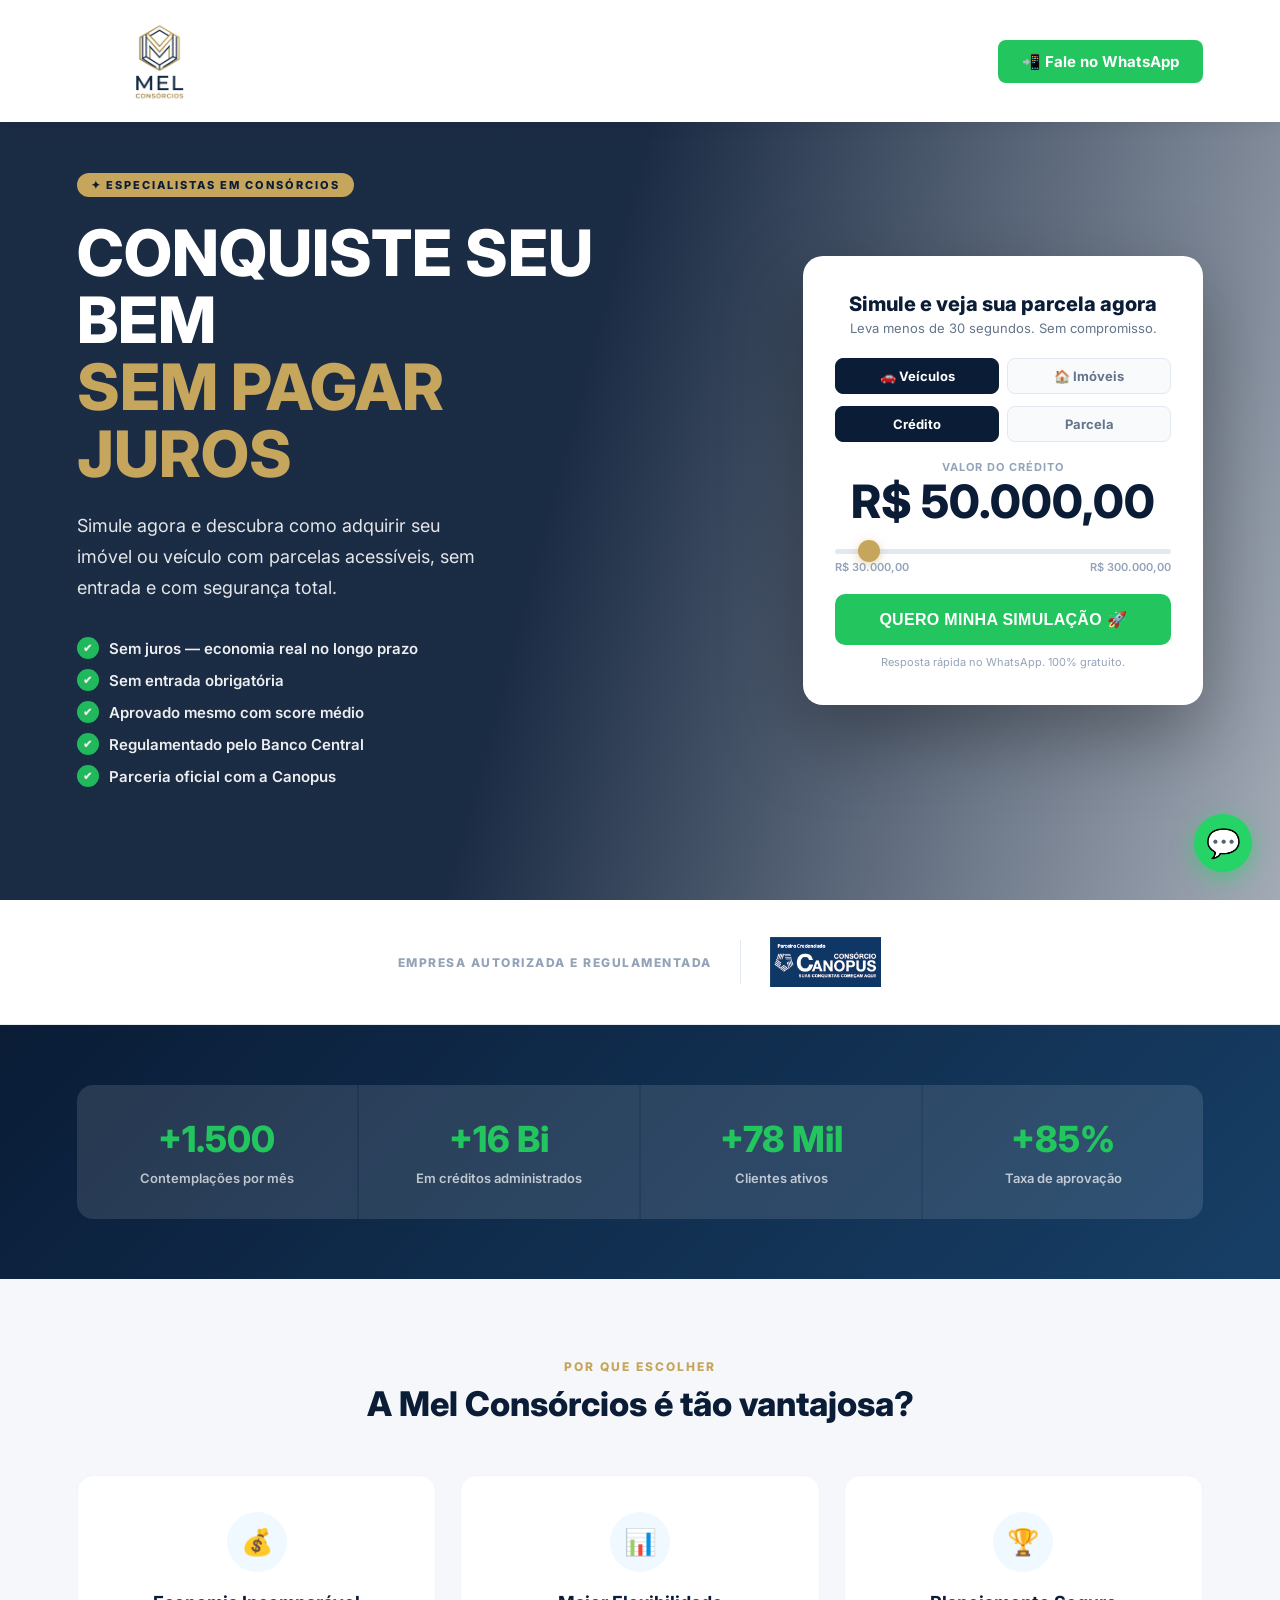
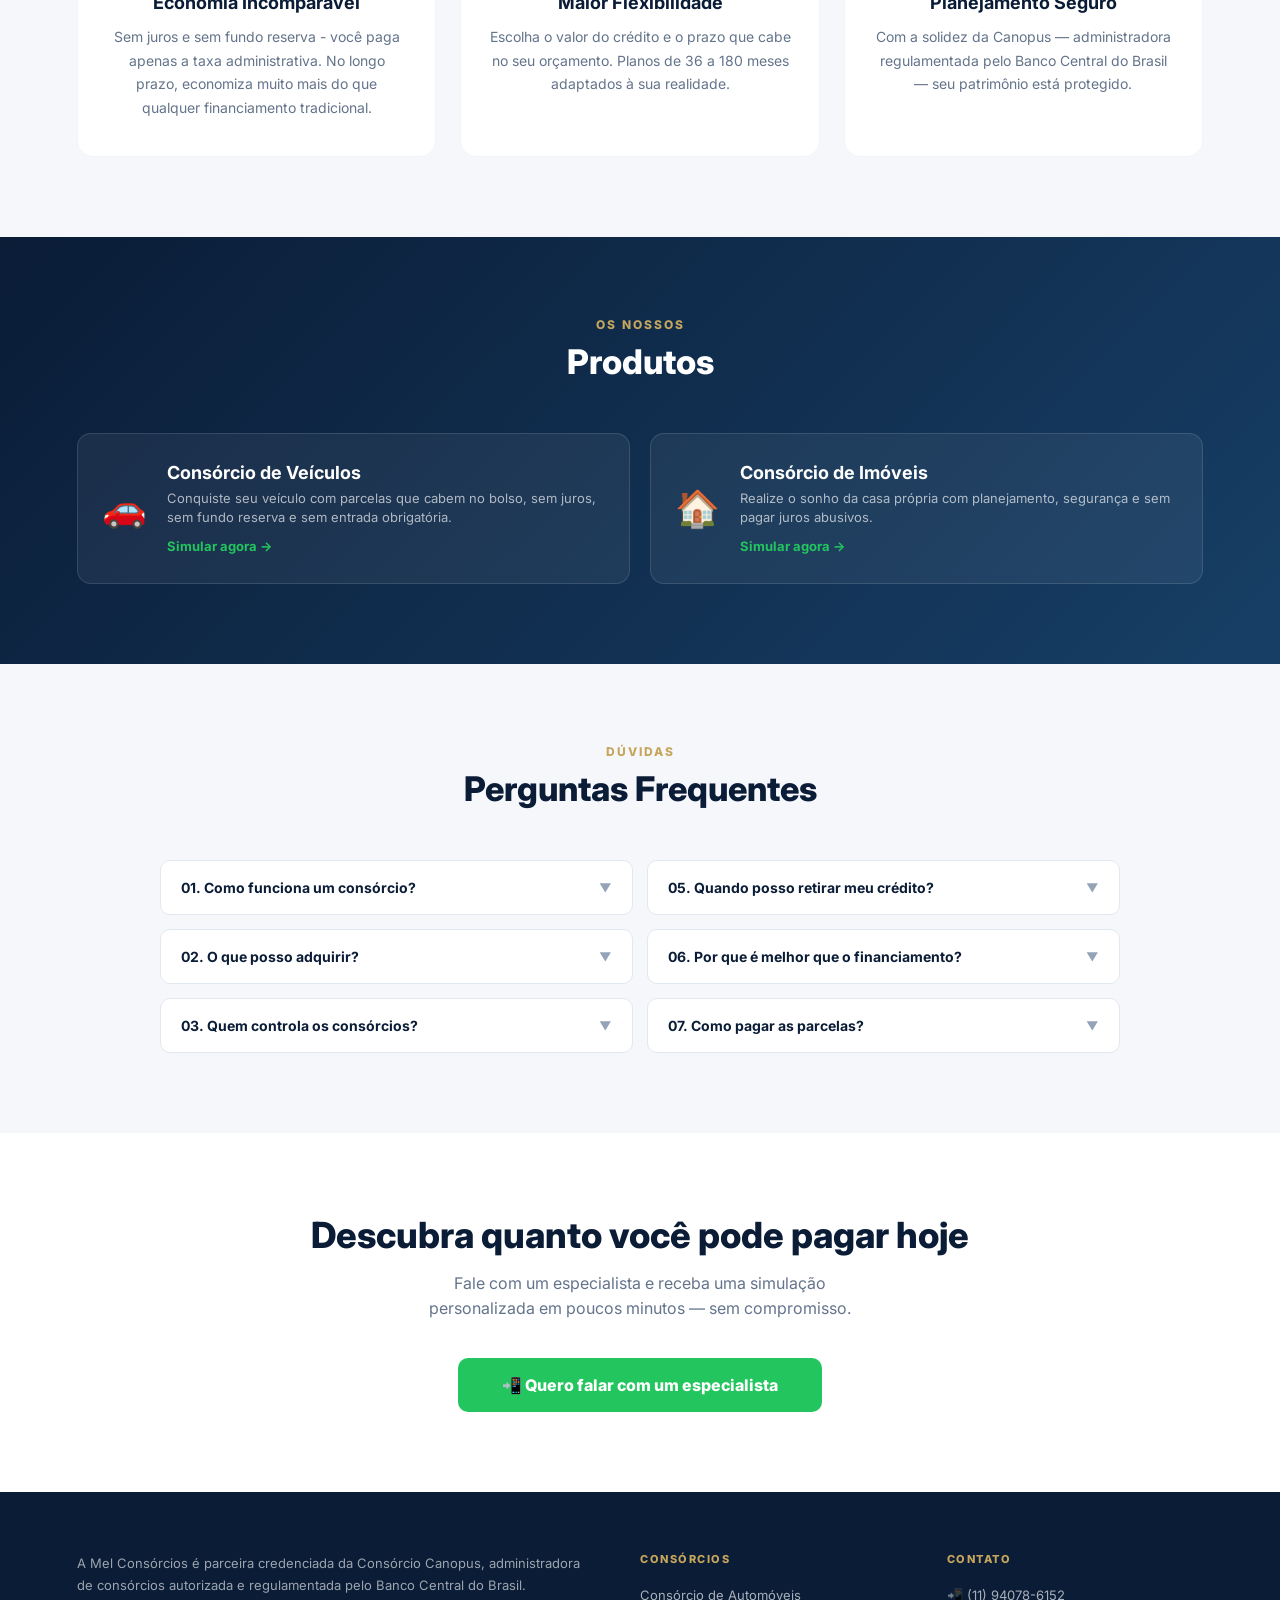
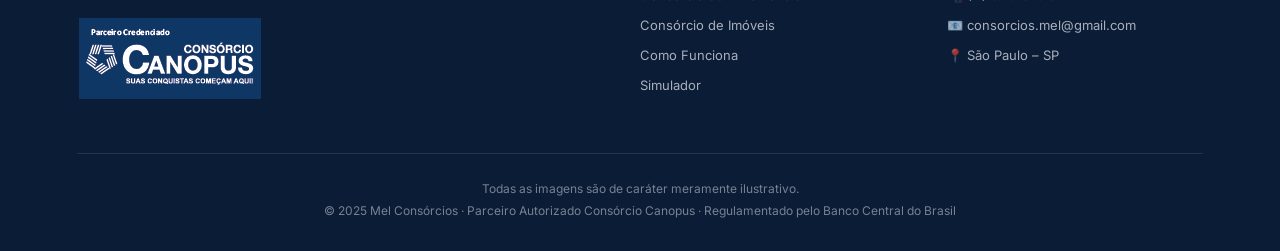
==== backup.html @ 431e4544 "Add files via upload" ====
<!DOCTYPE html>
<html lang="pt-BR">

<head>
    <meta charset="UTF-8">
    <meta name="viewport" content="width=device-width, initial-scale=1.0">
    <title>Mel Consórcios</title>
    <link href="https://fonts.googleapis.com/css2?family=Inter:wght@400;600;700;800&display=swap" rel="stylesheet">
    <style>
        *,
        *::before,
        *::after {
            margin: 0;
            padding: 0;
            box-sizing: border-box;
        }

        body {
            font-family: 'Inter', sans-serif;
            background: #f5f7fb;
            color: #1e293b;
        }

        /* ===== HEADER ===== */
        header {
            position: fixed;
            top: 0;
            left: 0;
            right: 0;
            z-index: 100;
            background: #fff;
            box-shadow: 0 2px 16px rgba(0, 0, 0, 0.08);
            display: flex;
            align-items: center;
            justify-content: space-between;
            padding: 16px 6%;
        }

        header img {
            height: 90px;
            width: auto;
            display: block;
        }

        .header-btn {
            display: inline-flex;
            align-items: center;
            gap: 8px;
            background: #22c55e;
            color: #fff;
            font-weight: 700;
            font-size: 15px;
            padding: 12px 24px;
            border-radius: 8px;
            text-decoration: none;
            transition: background .2s, transform .2s;
        }

        .header-btn:hover {
            background: #16a34a;
            transform: translateY(-1px);
        }

        /* ===== HERO ===== */
        .hero {
            min-height: 100vh;
            padding-top: 110px;
            padding-top: 60px;
            background: url('https://images.unsplash.com/photo-1560518883-ce09059eeffa?auto=format&fit=crop&w=1920&q=80') center/cover no-repeat;
            position: relative;
            display: flex;
            align-items: center;
            padding-left: 6%;
            padding-right: 6%;
            justify-content: space-between;
        }

        .hero-overlay {
            position: absolute;
            inset: 0;
            background: linear-gradient(105deg, rgba(10, 28, 54, 0.93) 45%, rgba(10, 28, 54, 0.35) 100%);
        }

        .hero-left {
            position: relative;
            z-index: 2;
            color: #fff;
            max-width: 580px;
            flex: 1;
        }

        .hero-tag {
            display: inline-block;
            background: #c6a55c;
            color: #0a1c36;
            font-size: 11px;
            font-weight: 800;
            letter-spacing: 2px;
            text-transform: uppercase;
            padding: 5px 14px;
            border-radius: 20px;
            margin-bottom: 22px;
        }

        .hero-left h1 {
            font-size: 64px;
            font-weight: 800;
            line-height: 1.05;
            margin-bottom: 24px;
            text-transform: uppercase;
        }

        .hero-left h1 span {
            color: #c6a55c;
        }

        .hero-left p {
            font-size: 18px;
            line-height: 1.7;
            opacity: .88;
            margin-bottom: 34px;
            max-width: 420px;
        }

        .hero-checks {
            display: flex;
            flex-direction: column;
            gap: 10px;
        }

        .hero-checks span {
            display: flex;
            align-items: center;
            gap: 10px;
            font-size: 15px;
            font-weight: 600;
            opacity: .92;
        }

        .hero-checks span::before {
            content: '✔';
            background: #22c55e;
            color: #fff;
            width: 22px;
            height: 22px;
            border-radius: 50%;
            display: flex;
            align-items: center;
            justify-content: center;
            font-size: 11px;
            flex-shrink: 0;
        }

        /* ===== SIMULADOR ===== */
        .hero-right {
            position: relative;
            z-index: 2;
            flex-shrink: 0;
            margin-left: 80px;
        }

        .simulador {
            background: #fff;
            border-radius: 20px;
            padding: 36px 32px;
            width: 400px;
            box-shadow: 0 30px 80px rgba(0, 0, 0, 0.35);
        }

        .sim-title {
            font-size: 20px;
            font-weight: 800;
            color: #0a1c36;
            text-align: center;
            margin-bottom: 4px;
        }

        .sim-sub {
            font-size: 13px;
            color: #64748b;
            text-align: center;
            margin-bottom: 22px;
        }

        .pill-group {
            display: flex;
            gap: 8px;
            margin-bottom: 12px;
        }

        .pill {
            flex: 1;
            padding: 9px 6px;
            border-radius: 8px;
            border: 1.5px solid #e2e8f0;
            background: #f8fafc;
            font-size: 13px;
            font-weight: 700;
            color: #64748b;
            text-align: center;
            cursor: pointer;
            transition: all .18s;
            user-select: none;
        }

        .pill.active {
            background: #0a1c36;
            color: #fff;
            border-color: #0a1c36;
        }

        .sim-label {
            font-size: 11px;
            font-weight: 700;
            color: #94a3b8;
            text-transform: uppercase;
            letter-spacing: 1px;
            text-align: center;
            margin-top: 18px;
            margin-bottom: 4px;
        }

        .sim-valor {
            font-size: 46px;
            font-weight: 800;
            color: #0a1c36;
            text-align: center;
            margin-bottom: 14px;
            line-height: 1;
        }

        input[type=range] {
            appearance: none;
            width: 100%;
            height: 5px;
            background: #e2e8f0;
            border-radius: 3px;
            outline: none;
            margin-bottom: 6px;
        }

        input[type=range]::-webkit-slider-thumb {
            -webkit-appearance: none;
            width: 22px;
            height: 22px;
            border-radius: 50%;
            background: #c6a55c;
            cursor: pointer;
            box-shadow: 0 2px 8px rgba(198, 165, 92, .5);
        }

        .range-minmax {
            display: flex;
            justify-content: space-between;
            font-size: 11px;
            color: #94a3b8;
            font-weight: 600;
            margin-bottom: 20px;
        }

        .sim-cta {
            width: 100%;
            background: #22c55e;
            color: #fff;
            font-size: 16px;
            font-weight: 800;
            padding: 16px;
            border: none;
            border-radius: 10px;
            cursor: pointer;
            transition: background .2s, transform .2s;
            letter-spacing: .3px;
        }

        .sim-cta:hover {
            background: #16a34a;
            transform: translateY(-2px);
        }

        .sim-disclaimer {
            font-size: 11px;
            color: #94a3b8;
            text-align: center;
            margin-top: 10px;
        }

        /* ===== PARCERIA ===== */
        .parceria {
            background: #fff;
            padding: 36px 6%;
            display: flex;
            align-items: center;
            justify-content: center;
            gap: 28px;
            border-bottom: 1px solid #e8edf2;
        }

        .parceria p {
            font-size: 12px;
            font-weight: 800;
            text-transform: uppercase;
            letter-spacing: 1.5px;
            color: #94a3b8;
        }

        .parceria-line {
            width: 1px;
            height: 44px;
            background: #e2e8f0;
        }

        .parceria img {
            height: 52px;
            object-fit: contain;
        }

        /* ===== NÚMEROS ===== */
        .numeros {
            background: linear-gradient(135deg, #0a1c36 0%, #173f66 100%);
            padding: 60px 6%;
        }

        .numeros-grid {
            display: grid;
            grid-template-columns: repeat(4, 1fr);
            gap: 2px;
            background: rgba(255, 255, 255, 0.08);
            border-radius: 16px;
            overflow: hidden;
        }

        .numero-item {
            background: rgba(255, 255, 255, 0.04);
            padding: 32px 20px;
            text-align: center;
        }

        .numero-item strong {
            display: block;
            font-size: 36px;
            font-weight: 800;
            color: #22c55e;
            margin-bottom: 6px;
        }

        .numero-item span {
            font-size: 13px;
            color: rgba(255, 255, 255, 0.7);
            font-weight: 600;
        }

        /* ===== VANTAGENS ===== */
        .vantagens {
            padding: 80px 6%;
            background: #f5f7fb;
        }

        .section-eyebrow {
            text-align: center;
            font-size: 12px;
            font-weight: 800;
            text-transform: uppercase;
            letter-spacing: 2px;
            color: #c6a55c;
            margin-bottom: 10px;
        }

        .section-heading {
            text-align: center;
            font-size: 34px;
            font-weight: 800;
            color: #0a1c36;
            margin-bottom: 50px;
            line-height: 1.2;
        }

        .cards-grid {
            display: grid;
            grid-template-columns: repeat(3, 1fr);
            gap: 24px;
        }

        .card {
            background: #fff;
            border-radius: 16px;
            padding: 36px 28px;
            text-align: center;
            border: 1px solid #f1f5f9;
            transition: transform .25s, box-shadow .25s;
        }

        .card:hover {
            transform: translateY(-6px);
            box-shadow: 0 16px 40px rgba(0, 0, 0, 0.08);
        }

        .card-icon {
            width: 60px;
            height: 60px;
            background: #f0f9ff;
            border-radius: 50%;
            display: flex;
            align-items: center;
            justify-content: center;
            margin: 0 auto 20px;
            font-size: 26px;
        }

        .card h3 {
            font-size: 18px;
            font-weight: 700;
            color: #0a1c36;
            margin-bottom: 12px;
        }

        .card p {
            font-size: 14px;
            color: #64748b;
            line-height: 1.7;
        }

        /* ===== PRODUTOS ===== */
        .produtos {
            padding: 80px 6%;
            background: linear-gradient(135deg, #0a1c36 0%, #173f66 100%);
        }

        .produtos .section-heading {
            color: #fff;
        }

        .produtos-grid {
            display: grid;
            grid-template-columns: repeat(2, 1fr);
            gap: 20px;
        }

        .produto-card {
            background: rgba(255, 255, 255, 0.06);
            border: 1px solid rgba(255, 255, 255, 0.12);
            border-radius: 14px;
            padding: 28px 24px;
            display: flex;
            align-items: center;
            gap: 20px;
            transition: background .2s;
            cursor: pointer;
        }

        .produto-card:hover {
            background: rgba(255, 255, 255, 0.1);
        }

        .produto-icon {
            font-size: 36px;
            flex-shrink: 0;
        }

        .produto-card h3 {
            font-size: 18px;
            font-weight: 700;
            color: #fff;
            margin-bottom: 6px;
        }

        .produto-card p {
            font-size: 13px;
            color: rgba(255, 255, 255, 0.65);
            line-height: 1.5;
        }

        .produto-card a {
            display: inline-block;
            margin-top: 10px;
            font-size: 13px;
            font-weight: 700;
            color: #22c55e;
            text-decoration: none;
        }

        /* ===== FAQ ===== */
        .faq {
            padding: 80px 6%;
            background: #f5f7fb;
        }

        .faq-grid {
            display: grid;
            grid-template-columns: 1fr 1fr;
            gap: 14px;
            max-width: 960px;
            margin: 0 auto;
        }

        .faq-item {
            background: #fff;
            border: 1px solid #e2e8f0;
            border-radius: 10px;
            overflow: hidden;
        }

        .faq-q {
            display: flex;
            justify-content: space-between;
            align-items: center;
            padding: 18px 20px;
            font-size: 14px;
            font-weight: 700;
            color: #0a1c36;
            cursor: pointer;
            user-select: none;
            gap: 12px;
        }

        .faq-arrow {
            font-size: 12px;
            color: #94a3b8;
            transition: transform .25s;
            flex-shrink: 0;
        }

        .faq-item.open .faq-arrow {
            transform: rotate(180deg);
        }

        .faq-a {
            max-height: 0;
            overflow: hidden;
            transition: max-height .3s ease;
            font-size: 13px;
            color: #64748b;
            line-height: 1.7;
        }

        .faq-a-inner {
            padding: 0 20px 18px;
        }

        .faq-item.open .faq-a {
            max-height: 180px;
        }

        /* ===== CTA FINAL ===== */
        .cta-final {
            background: #fff;
            padding: 80px 6%;
            text-align: center;
        }

        .cta-final h2 {
            font-size: 36px;
            font-weight: 800;
            color: #0a1c36;
            margin-bottom: 14px;
        }

        .cta-final p {
            font-size: 16px;
            color: #64748b;
            max-width: 480px;
            margin: 0 auto 36px;
            line-height: 1.6;
        }

        .cta-final a {
            display: inline-flex;
            align-items: center;
            gap: 10px;
            background: #22c55e;
            color: #fff;
            font-size: 16px;
            font-weight: 800;
            padding: 17px 44px;
            border-radius: 10px;
            text-decoration: none;
            transition: background .2s, transform .2s;
        }

        .cta-final a:hover {
            background: #16a34a;
            transform: translateY(-2px);
        }

        /* ===== FOOTER ===== */
        footer {
            background: #0a1c36;
            color: #fff;
            padding: 60px 6% 30px;
        }

        .footer-top {
            display: grid;
            grid-template-columns: 2fr 1fr 1fr;
            gap: 50px;
            margin-bottom: 48px;
        }

        .footer-logo {
            height: 52px;
            display: block;
            margin-bottom: 18px;
            filter: brightness(0) invert(1);
        }

        .footer-desc {
            font-size: 13px;
            color: rgba(255, 255, 255, 0.6);
            line-height: 1.7;
            margin-bottom: 20px;
        }

        .footer-canopus {
            height: 38px;
            opacity: .7;
        }

        footer h4 {
            font-size: 11px;
            font-weight: 800;
            text-transform: uppercase;
            letter-spacing: 1.5px;
            color: #c6a55c;
            margin-bottom: 18px;
        }

        footer ul {
            list-style: none;
        }

        footer ul li {
            margin-bottom: 10px;
        }

        footer ul li a {
            font-size: 13px;
            color: rgba(255, 255, 255, 0.65);
            text-decoration: none;
            transition: color .2s;
        }

        footer ul li a:hover {
            color: #c6a55c;
        }

        .footer-bottom {
            border-top: 1px solid rgba(255, 255, 255, 0.1);
            padding-top: 24px;
            text-align: center;
            font-size: 12px;
            color: rgba(255, 255, 255, 0.45);
            line-height: 1.8;
        }

        /* ===== WHATSAPP FLOAT ===== */
        .whats-float {
            position: fixed;
            bottom: 28px;
            right: 28px;
            width: 58px;
            height: 58px;
            background: #25d366;
            border-radius: 50%;
            display: flex;
            align-items: center;
            justify-content: center;
            font-size: 28px;
            text-decoration: none;
            box-shadow: 0 6px 22px rgba(37, 211, 102, 0.55);
            z-index: 999;
            transition: transform .2s;
        }

        .whats-float:hover {
            transform: scale(1.1);
        }

        /* ===== RESPONSIVE ===== */
        @media (max-width: 980px) {
            .hero {
                flex-direction: column;
                align-items: flex-start;
                padding-top: 100px;
                padding-bottom: 50px;
            }

            .hero-left h1 {
                font-size: 38px;
            }

            .hero-right {
                margin-left: 0;
                margin-top: 36px;
                width: 100%;
            }

            .simulador {
                width: 100%;
            }

            .numeros-grid {
                grid-template-columns: repeat(2, 1fr);
            }

            .cards-grid {
                grid-template-columns: 1fr;
            }

            .produtos-grid {
                grid-template-columns: 1fr;
            }

            .faq-grid {
                grid-template-columns: 1fr;
            }

            .footer-top {
                grid-template-columns: 1fr;
                gap: 30px;
            }

            .parceria {
                flex-direction: column;
            }
        }
    </style>
</head>

<body>

    <!-- HEADER -->
    <header>
        <img src="mel.png">
        <a href="https://wa.me/5511940786152" target="_blank" class="header-btn">
            📲 Fale no WhatsApp
        </a>
    </header>

    <!-- HERO -->
    <section class="hero">
        <div class="hero-overlay"></div>

        <div class="hero-left">
            <span class="hero-tag">✦ Especialistas em Consórcios</span>

            <h1>Conquiste seu bem<br><span>sem pagar juros</span></h1>

            <p>Simule agora e descubra como adquirir seu imóvel ou veículo com parcelas acessíveis, sem entrada e com
                segurança total.</p>

            <div class="hero-checks">
                <span>Sem juros — economia real no longo prazo</span>
                <span>Sem entrada obrigatória</span>
                <span>Aprovado mesmo com score médio</span>
                <span>Regulamentado pelo Banco Central</span>
                <span>Parceria oficial com a Canopus</span>
            </div>
        </div>

        <div class="hero-right">
            <div class="simulador">
                <p class="sim-title">Simule e veja sua parcela agora</p>

                <p class="sim-sub">Leva menos de 30 segundos. Sem compromisso.</p>


                <div class="pill-group" id="g-produto">
                    <div class="pill active" onclick="setProduto(this,'AUTOMOVEL')">🚗 Veículos</div>
                    <div class="pill" onclick="setProduto(this,'IMOVEIS')">🏠 Imóveis</div>
                </div>

                <div class="pill-group" id="g-modo">
                    <div class="pill active" onclick="setModo(this,'credito')">Crédito</div>
                    <div class="pill" onclick="setModo(this,'parcela')">Parcela</div>
                </div>

                <p class="sim-label" id="sim-label">Valor do Crédito</p>
                <div class="sim-valor" id="sim-valor">R$&nbsp;50.000</div>

                <input type="range" id="sim-range" min="30000" max="300000" step="1000" value="50000">
                <div class="range-minmax">
                    <span id="r-min">R$ 30.000</span>
                    <span id="r-max">R$ 300.000</span>
                </div>

                <button class="sim-cta" onclick="enviarWhats()">QUERO MINHA SIMULAÇÃO 🚀</button>

                <p class="sim-disclaimer">Resposta rápida no WhatsApp. 100% gratuito.</p>

            </div>
        </div>
    </section>

    <!-- PARCERIA -->
    <section class="parceria">
        <p>Empresa autorizada e regulamentada</p>
        <div class="parceria-line"></div>
        <img src="canopus.png">
    </section>

    <!-- NÚMEROS -->
    <section class="numeros">
        <div class="numeros-grid">
            <div class="numero-item">
                <strong>+1.500</strong>
                <span>Contemplações por mês</span>
            </div>
            <div class="numero-item">
                <strong>+16 Bi</strong>
                <span>Em créditos administrados</span>
            </div>
            <div class="numero-item">
                <strong>+78 Mil</strong>
                <span>Clientes ativos</span>
            </div>
            <div class="numero-item">
                <strong>+85%</strong>
                <span>Taxa de aprovação</span>
            </div>
        </div>
    </section>

    <!-- VANTAGENS -->
    <section class="vantagens">
        <p class="section-eyebrow">Por que escolher</p>
        <h2 class="section-heading">A Mel Consórcios é tão vantajosa?</h2>
        <div class="cards-grid">
            <div class="card">
                <div class="card-icon">💰</div>
                <h3>Economia Incomparável</h3>
                <p>Sem juros e sem fundo reserva - você paga apenas a taxa administrativa. No longo prazo, economiza
                    muito mais do que
                    qualquer financiamento tradicional.</p>
            </div>
            <div class="card">
                <div class="card-icon">📊</div>
                <h3>Maior Flexibilidade</h3>
                <p>Escolha o valor do crédito e o prazo que cabe no seu orçamento. Planos de 36 a 180 meses adaptados à
                    sua realidade.</p>
            </div>
            <div class="card">
                <div class="card-icon">🏆</div>
                <h3>Planejamento Seguro</h3>
                <p>Com a solidez da Canopus — administradora regulamentada pelo Banco Central do Brasil — seu patrimônio
                    está protegido.</p>
            </div>
        </div>
    </section>

    <!-- PRODUTOS -->
    <section class="produtos">
        <p class="section-eyebrow" style="color:#c6a55c">Os nossos</p>
        <h2 class="section-heading">Produtos</h2>
        <div class="produtos-grid">
            <div class="produto-card" onclick="abrirSimulador('AUTOMOVEL')">
                <div class="produto-icon">🚗</div>
                <div>
                    <h3>Consórcio de Veículos</h3>
                    <p>Conquiste seu veículo com parcelas que cabem no bolso, sem juros, sem fundo reserva e sem entrada
                        obrigatória.</p>
                    <a href="#">Simular agora →</a>
                </div>
            </div>
            <div class="produto-card" onclick="abrirSimulador('IMOVEIS')">
                <div class="produto-icon">🏠</div>
                <div>
                    <h3>Consórcio de Imóveis</h3>
                    <p>Realize o sonho da casa própria com planejamento, segurança e sem pagar juros abusivos.</p>
                    <a href="#">Simular agora →</a>
                </div>
            </div>
        </div>
    </section>

    <!-- FAQ -->
    <section class="faq">
        <p class="section-eyebrow">Dúvidas</p>
        <h2 class="section-heading">Perguntas Frequentes</h2>
        <div class="faq-grid">
            <div class="faq-item">
                <div class="faq-q" onclick="toggleFaq(this)">01. Como funciona um consórcio? <span
                        class="faq-arrow">▼</span></div>
                <div class="faq-a">
                    <div class="faq-a-inner">Consórcio é quando um grupo de pessoas se une para obter um bem de forma
                        programada. Você paga parcelas mensais mais baratas pois não há juros, apenas taxa
                        administrativa.</div>
                </div>
            </div>
            <div class="faq-item">
                <div class="faq-q" onclick="toggleFaq(this)">05. Quando posso retirar meu crédito? <span
                        class="faq-arrow">▼</span></div>
                <div class="faq-a">
                    <div class="faq-a-inner">Você pode ser contemplado por sorteio em qualquer assembleia mensal, ou
                        antecipar com lances. Todos são contemplados até o final do grupo.</div>
                </div>
            </div>
            <div class="faq-item">
                <div class="faq-q" onclick="toggleFaq(this)">02. O que posso adquirir? <span class="faq-arrow">▼</span>
                </div>
                <div class="faq-a">
                    <div class="faq-a-inner">Imóveis residenciais, comerciais, terrenos e veículos leves e pesados. A
                        carta de
                        crédito dá poder de compra à vista.</div>
                </div>
            </div>
            <div class="faq-item">
                <div class="faq-q" onclick="toggleFaq(this)">06. Por que é melhor que o financiamento? <span
                        class="faq-arrow">▼</span></div>
                <div class="faq-a">
                    <div class="faq-a-inner">No financiamento você paga juros que podem dobrar o valor do bem. No
                        consórcio a taxa é muito menor — e você paga o preço justo do início ao fim.</div>
                </div>
            </div>
            <div class="faq-item">
                <div class="faq-q" onclick="toggleFaq(this)">03. Quem controla os consórcios? <span
                        class="faq-arrow">▼</span></div>
                <div class="faq-a">
                    <div class="faq-a-inner">Os consórcios são regulamentados e fiscalizados pelo Banco Central do
                        Brasil, garantindo total segurança e transparência.</div>
                </div>
            </div>
            <div class="faq-item">
                <div class="faq-q" onclick="toggleFaq(this)">07. Como pagar as parcelas? <span
                        class="faq-arrow">▼</span></div>
                <div class="faq-a">
                    <div class="faq-a-inner">As parcelas podem ser pagas via boleto bancário ou débito automático,
                        conforme as opções disponibilizadas pela Canopus.</div>
                </div>
            </div>
        </div>
    </section>

    <!-- CTA FINAL -->
    <section class="cta-final">
        <h2>Descubra quanto você pode pagar hoje</h2>
        <p>Fale com um especialista e receba uma simulação personalizada em poucos minutos — sem compromisso.</p>
        <a href="https://wa.me/5511940786152" target="_blank">📲 Quero falar com um especialista</a>

    </section>

    <!-- FOOTER -->
    <footer>
        <div class="footer-top">
            <div>

                <p class="footer-desc">A Mel Consórcios é parceira credenciada da Consórcio Canopus, administradora de
                    consórcios autorizada e regulamentada pelo Banco Central do Brasil.</p>
                <img src="canopus.png">

            </div>
            <div>
                <h4>Consórcios</h4>
                <ul>
                    <li><a href="#">Consórcio de Automóveis</a></li>
                    <li><a href="#">Consórcio de Imóveis</a></li>
                    <li><a href="#">Como Funciona</a></li>
                    <li><a href="#">Simulador</a></li>
                </ul>
            </div>
            <div>
                <h4>Contato</h4>
                <ul>
                    <li><a href="https://wa.me/5511940786152">📲 (11) 94078-6152</a></li>
                    <li><a href="#">📧 consorcios.mel@gmail.com</a></li>
                    <li><a href="#">📍 São Paulo – SP</a></li>
                </ul>
            </div>
        </div>
        <div class="footer-bottom">
            <p>Todas as imagens são de caráter meramente ilustrativo.</p>
            <p>© 2025 Mel Consórcios · Parceiro Autorizado Consórcio Canopus · Regulamentado pelo Banco Central do
                Brasil</p>
        </div>
    </footer>

    <!-- WHATSAPP FLUTUANTE -->
    <a href="https://wa.me/5511940786152" target="_blank" class="whats-float">💬</a>

    <script>
        const STATE = { produto: 'AUTOMOVEL', modo: 'credito', valor: 50000 };
        const rangeEl = document.getElementById('sim-range');

        rangeEl.oninput = () => { STATE.valor = parseInt(rangeEl.value); updateUI(); };

        function setProduto(btn, p) {
            STATE.produto = p;
            document.getElementById('g-produto').querySelectorAll('.pill').forEach(b => b.classList.remove('active'));
            btn.classList.add('active');
            if (STATE.modo === 'credito') {
                if (p === 'AUTOMOVEL') { rangeEl.min = 30000; rangeEl.max = 480000; rangeEl.step = 1000; STATE.valor = 50000; }
                else { rangeEl.min = 200000; rangeEl.max = 480000; rangeEl.step = 5000; STATE.valor = 250000; }
                rangeEl.value = STATE.valor;
            }
            updateUI();
        }

        function setModo(btn, m) {
            STATE.modo = m;
            document.getElementById('g-modo').querySelectorAll('.pill').forEach(b => b.classList.remove('active'));
            btn.classList.add('active');
            if (m === 'credito') {
                document.getElementById('sim-label').innerText = 'Valor do Crédito';
                if (STATE.produto === 'AUTOMOVEL') { rangeEl.min = 30000; rangeEl.max = 480000; rangeEl.step = 1000; STATE.valor = 50000; }
                else { rangeEl.min = 200000; rangeEl.max = 480000; rangeEl.step = 5000; STATE.valor = 250000; }
            } else {
                document.getElementById('sim-label').innerText = 'Valor da Parcela';
                rangeEl.min = 500; rangeEl.max = 10000; rangeEl.step = 50; STATE.valor = 1500;
            }
            rangeEl.value = STATE.valor;
            updateUI();
        }

        function updateUI() {
            const fmt = v => v.toLocaleString('pt-BR', { style: 'currency', currency: 'BRL' });
            document.getElementById('sim-valor').innerText = fmt(STATE.valor);
            document.getElementById('r-min').innerText = fmt(parseInt(rangeEl.min));
            document.getElementById('r-max').innerText = fmt(parseInt(rangeEl.max));
        }

        function enviarWhats() {
            const modo = STATE.modo === 'credito' ? 'crédito de' : 'parcelas de';
            const prod = STATE.produto === 'AUTOMOVEL' ? 'Veículos' : 'Imóveis';
            const val = STATE.valor.toLocaleString('pt-BR', { style: 'currency', currency: 'BRL' });
            const msg = `Olá! Vi o site da Mel Consórcios e quero simular.\n\nProduto: ${prod}\nQuero ${modo}: ${val}\n\nPode me ajudar?`;
            window.open(`https://wa.me/5511940786152?text=${encodeURIComponent(msg)}`, '_blank');
        }

        function abrirSimulador(p) {
            window.scrollTo({ top: 0, behavior: 'smooth' });
            const btn = document.querySelector(`#g-produto .pill${p === 'AUTOMOVEL' ? ':first-child' : ':last-child'}`);
            if (btn) setProduto(btn, p);
        }

        function toggleFaq(el) { el.parentElement.classList.toggle('open'); }

        updateUI();
    </script>
</body>

</html>
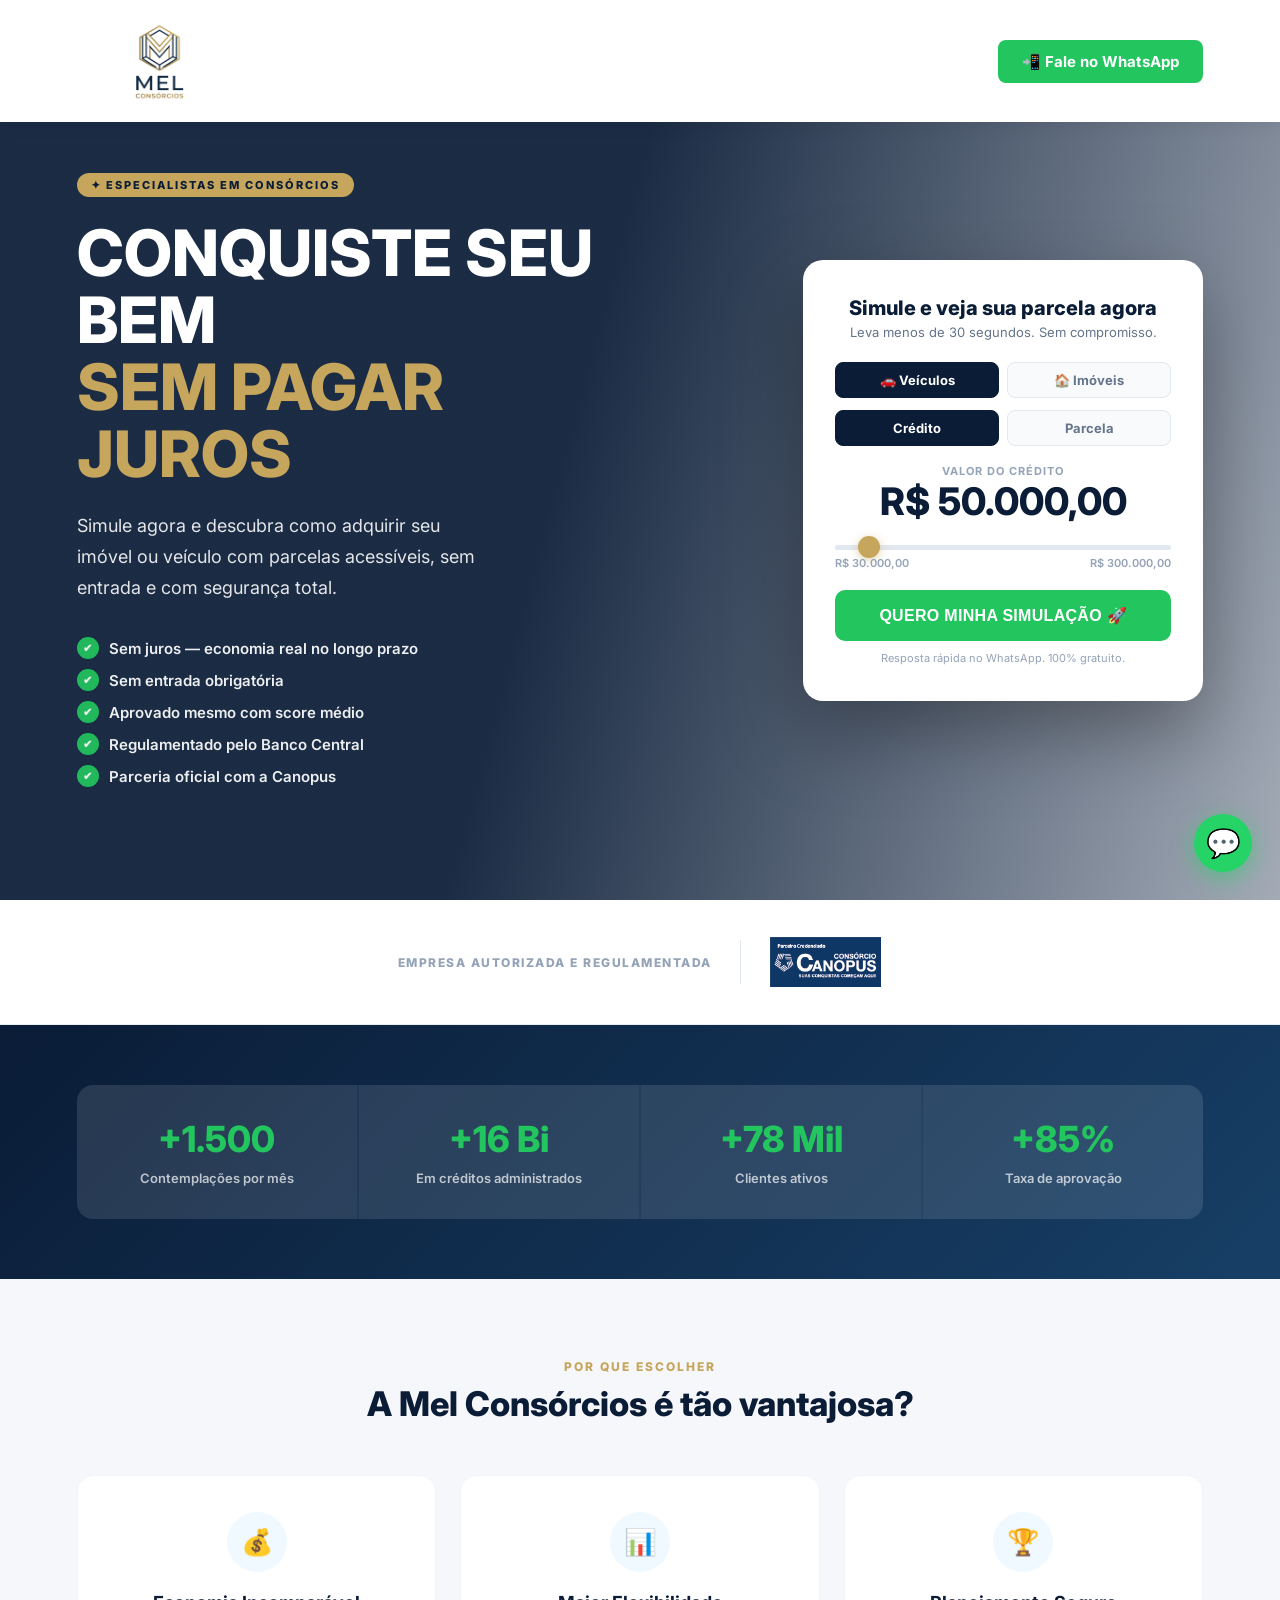
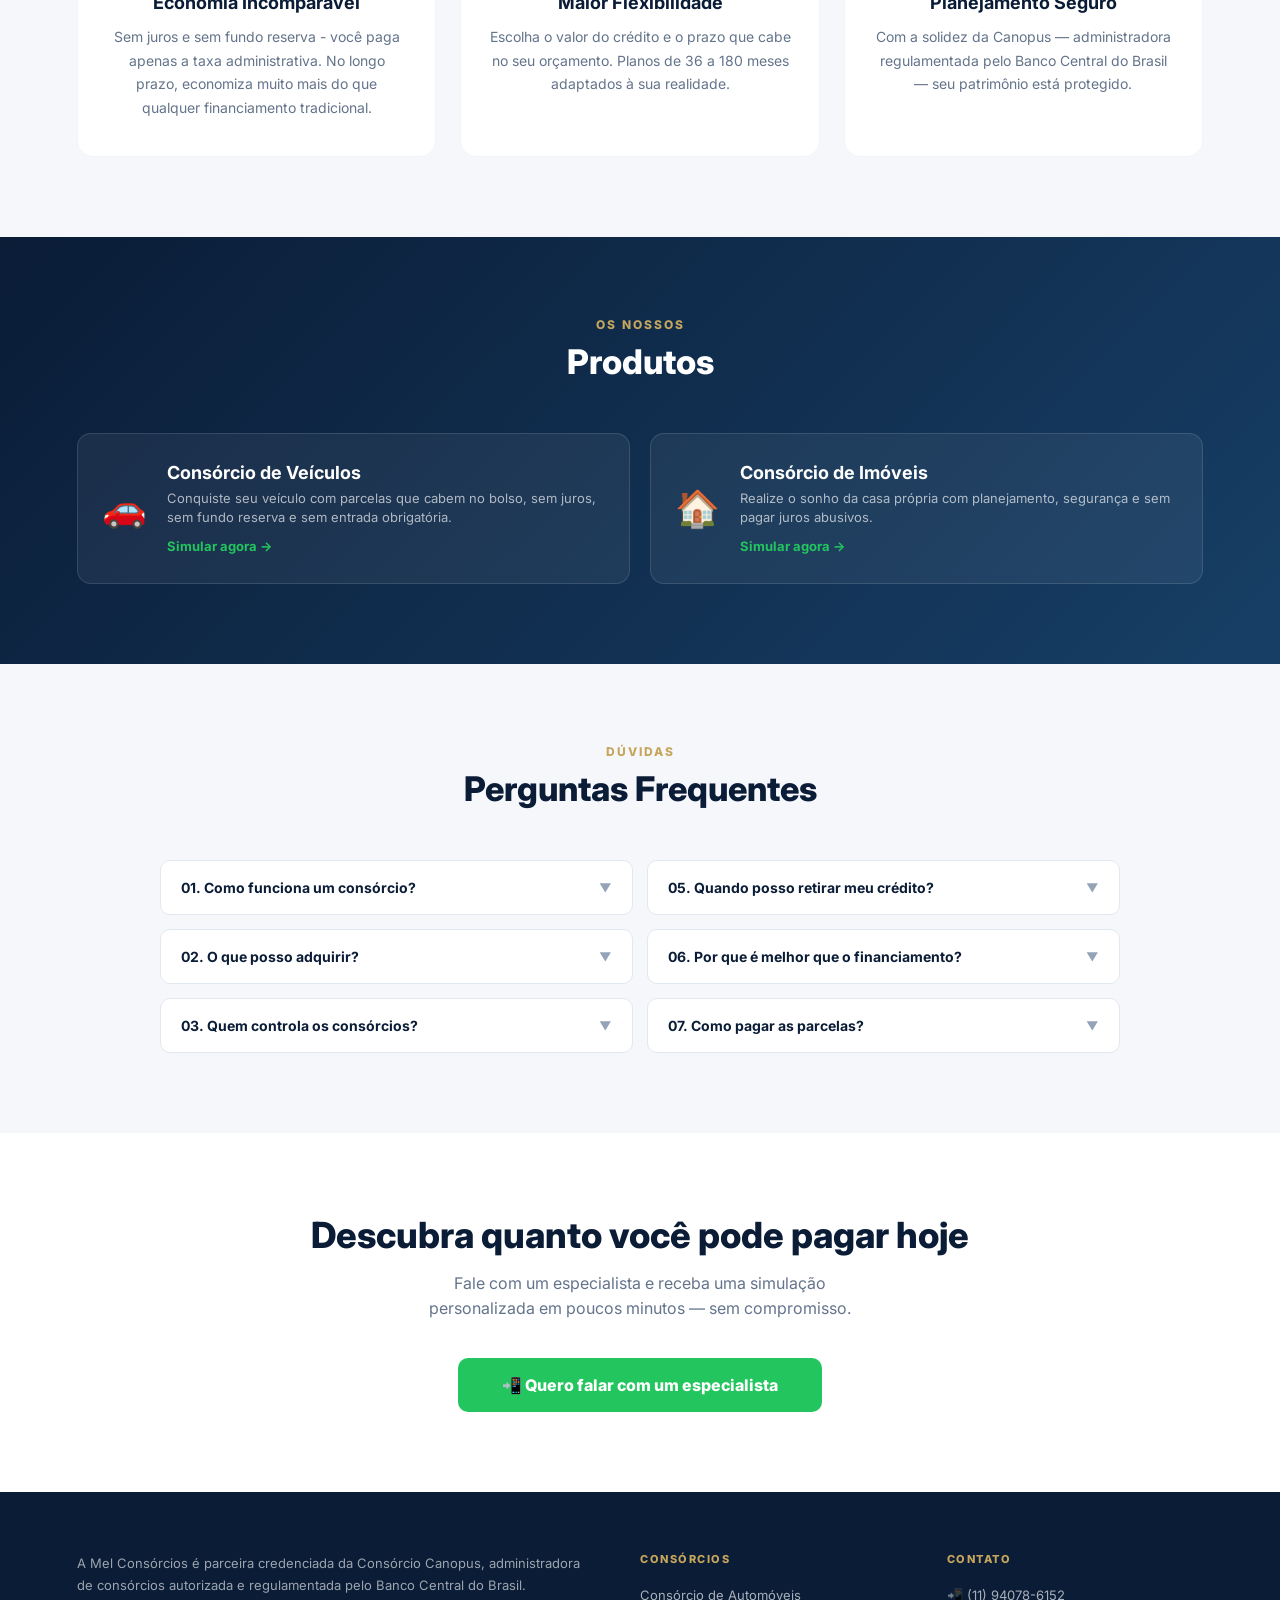
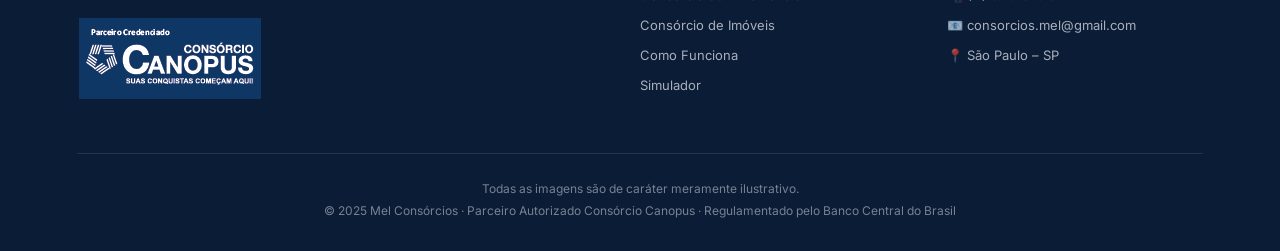
==== commit e6313e19: "Update backup.html" ====
--- a/backup.html
+++ b/backup.html
@@ -221,7 +221,7 @@
         }
 
         .sim-valor {
-            font-size: 46px;
+            font-size: 38px;
             font-weight: 800;
             color: #0a1c36;
             text-align: center;
@@ -1036,4 +1036,4 @@
     </script>
 </body>
 
-</html>+</html>
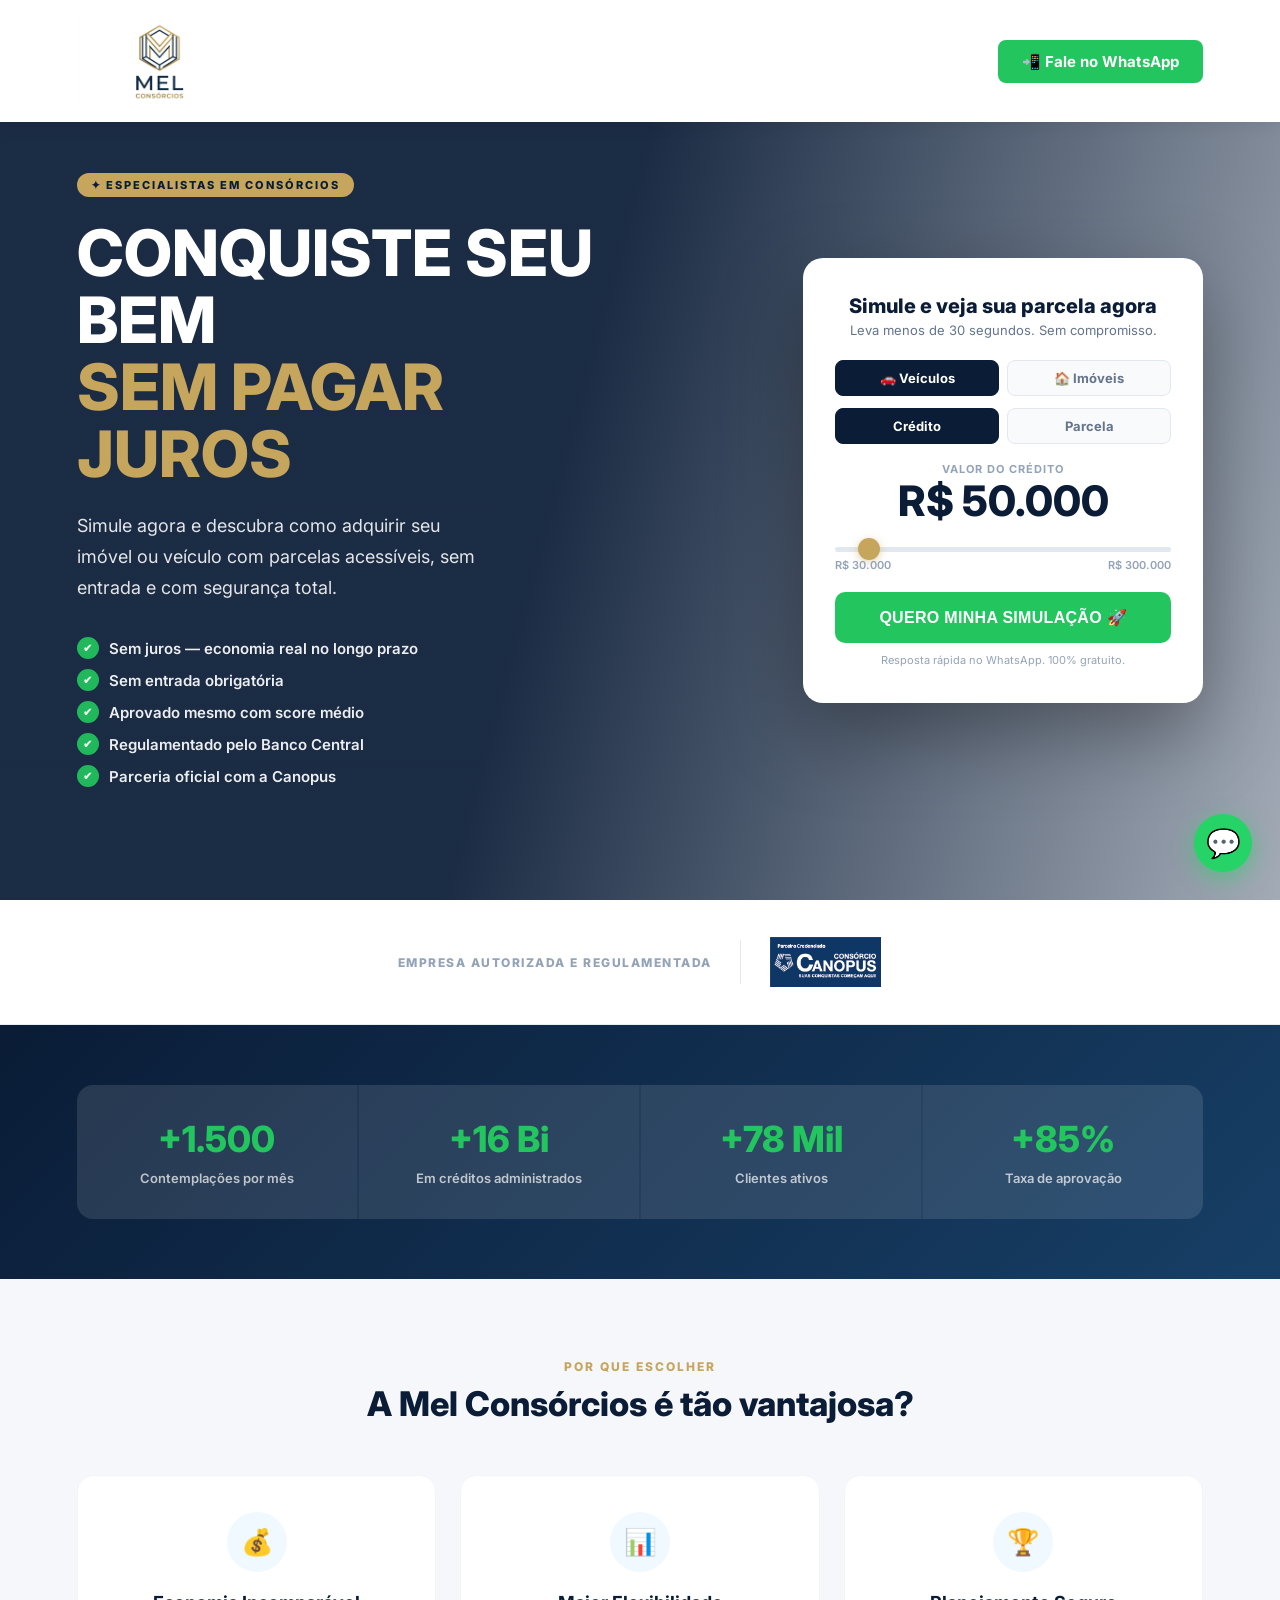
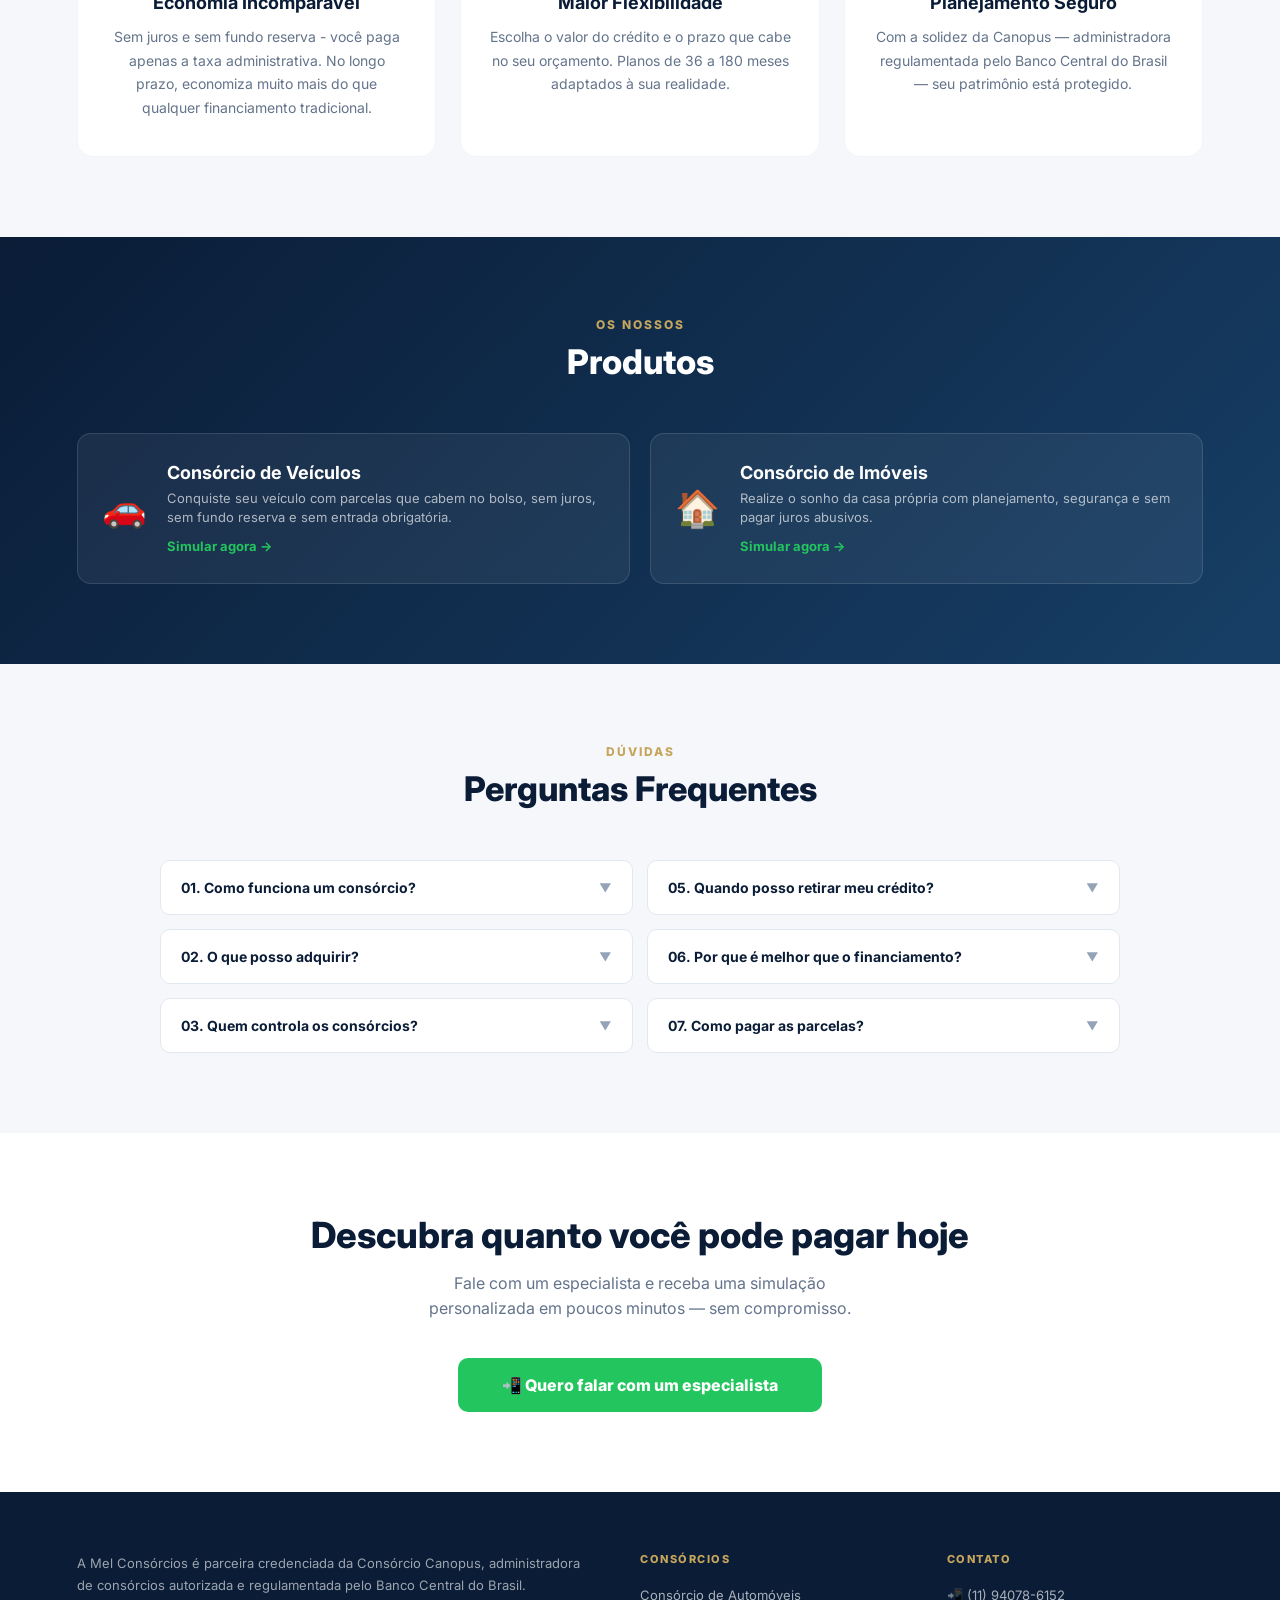
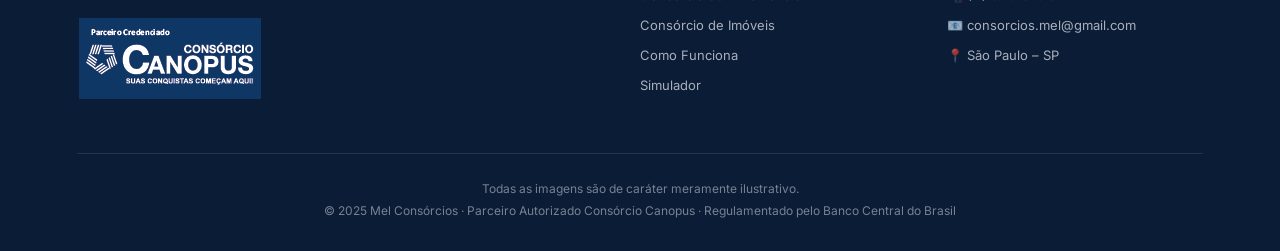
==== commit 8dab8abc: "Update backup.html" ====
--- a/backup.html
+++ b/backup.html
@@ -221,7 +221,7 @@
         }
 
         .sim-valor {
-            font-size: 38px;
+            font-size: 42px;
             font-weight: 800;
             color: #0a1c36;
             text-align: center;
@@ -1010,7 +1010,14 @@
         }
 
         function updateUI() {
-            const fmt = v => v.toLocaleString('pt-BR', { style: 'currency', currency: 'BRL' });
+            // Formatador atualizado sem casas decimais
+            const fmt = v => v.toLocaleString('pt-BR', {
+                style: 'currency',
+                currency: 'BRL',
+                minimumFractionDigits: 0,
+                maximumFractionDigits: 0
+            });
+
             document.getElementById('sim-valor').innerText = fmt(STATE.valor);
             document.getElementById('r-min').innerText = fmt(parseInt(rangeEl.min));
             document.getElementById('r-max').innerText = fmt(parseInt(rangeEl.max));
@@ -1019,7 +1026,15 @@
         function enviarWhats() {
             const modo = STATE.modo === 'credito' ? 'crédito de' : 'parcelas de';
             const prod = STATE.produto === 'AUTOMOVEL' ? 'Veículos' : 'Imóveis';
-            const val = STATE.valor.toLocaleString('pt-BR', { style: 'currency', currency: 'BRL' });
+
+            // Formatador para o envio do WhatsApp também sem as casas decimais
+            const val = STATE.valor.toLocaleString('pt-BR', {
+                style: 'currency',
+                currency: 'BRL',
+                minimumFractionDigits: 0,
+                maximumFractionDigits: 0
+            });
+
             const msg = `Olá! Vi o site da Mel Consórcios e quero simular.\n\nProduto: ${prod}\nQuero ${modo}: ${val}\n\nPode me ajudar?`;
             window.open(`https://wa.me/5511940786152?text=${encodeURIComponent(msg)}`, '_blank');
         }
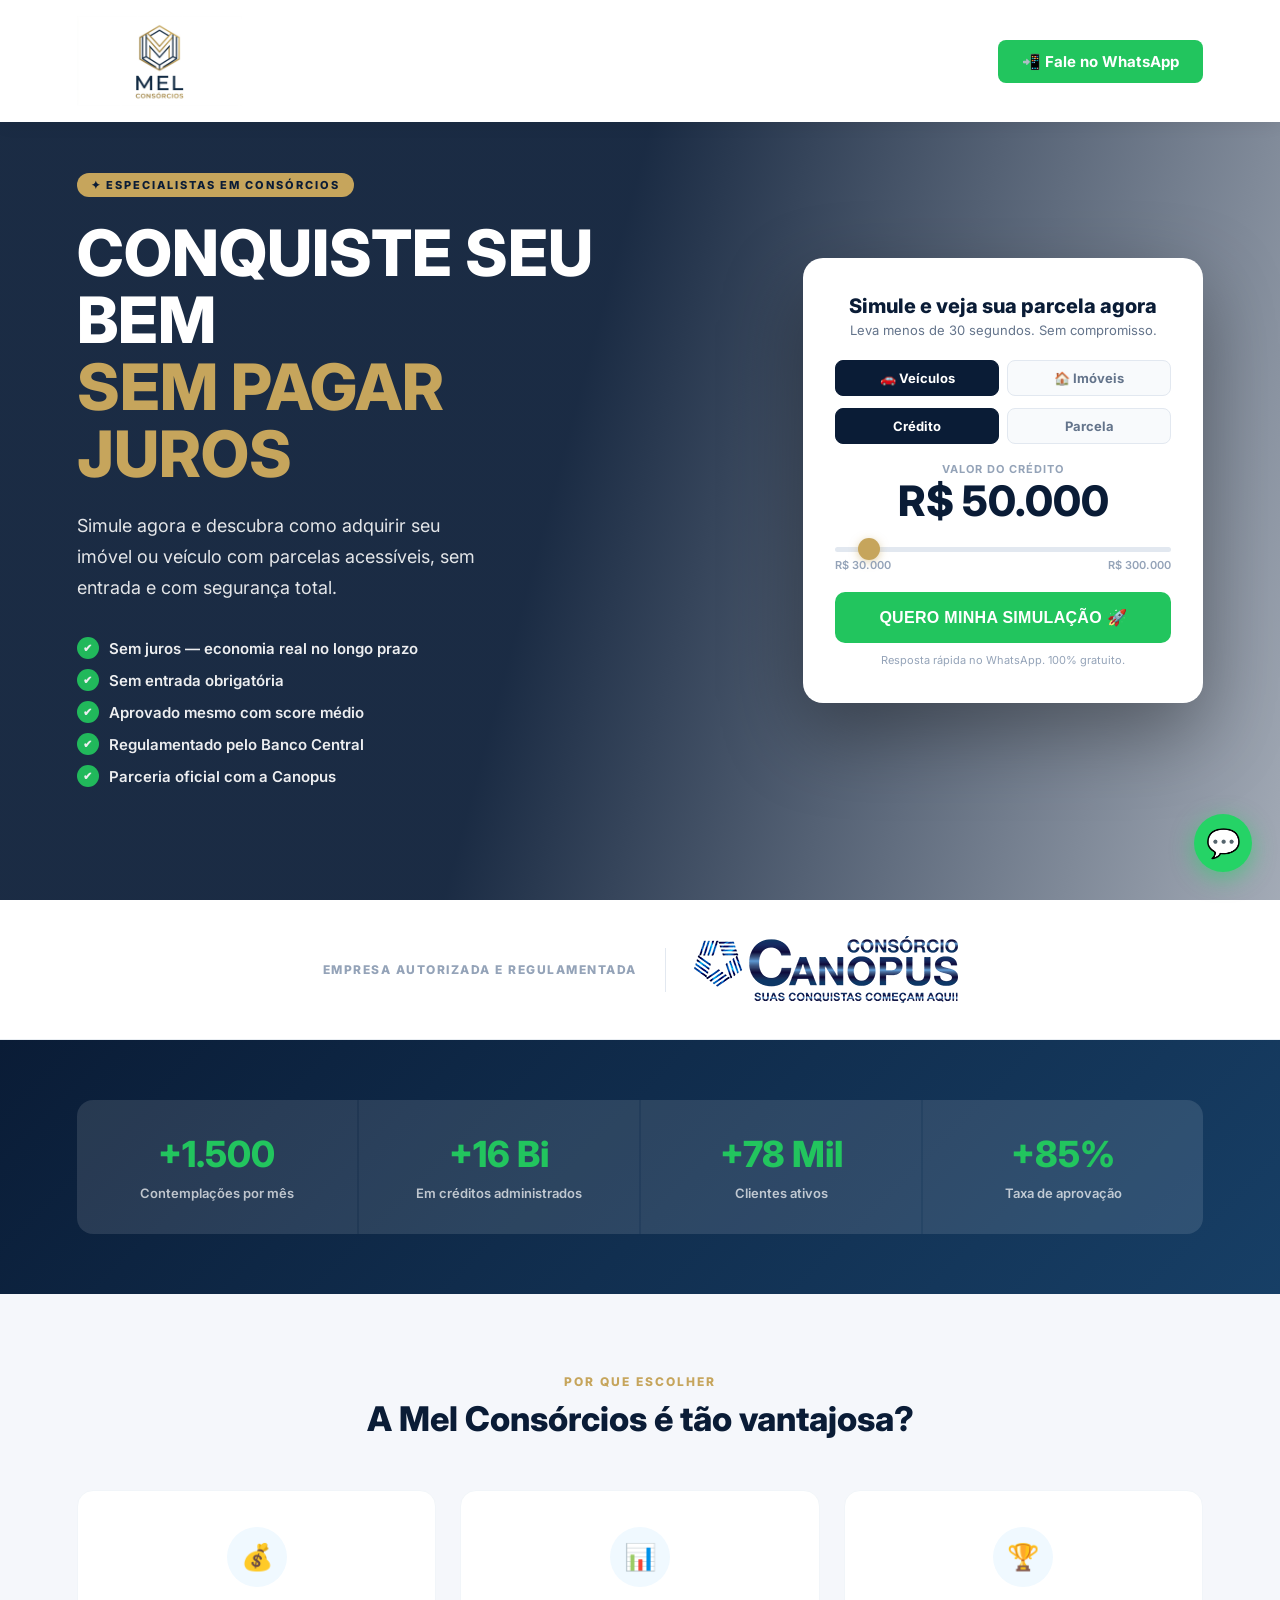
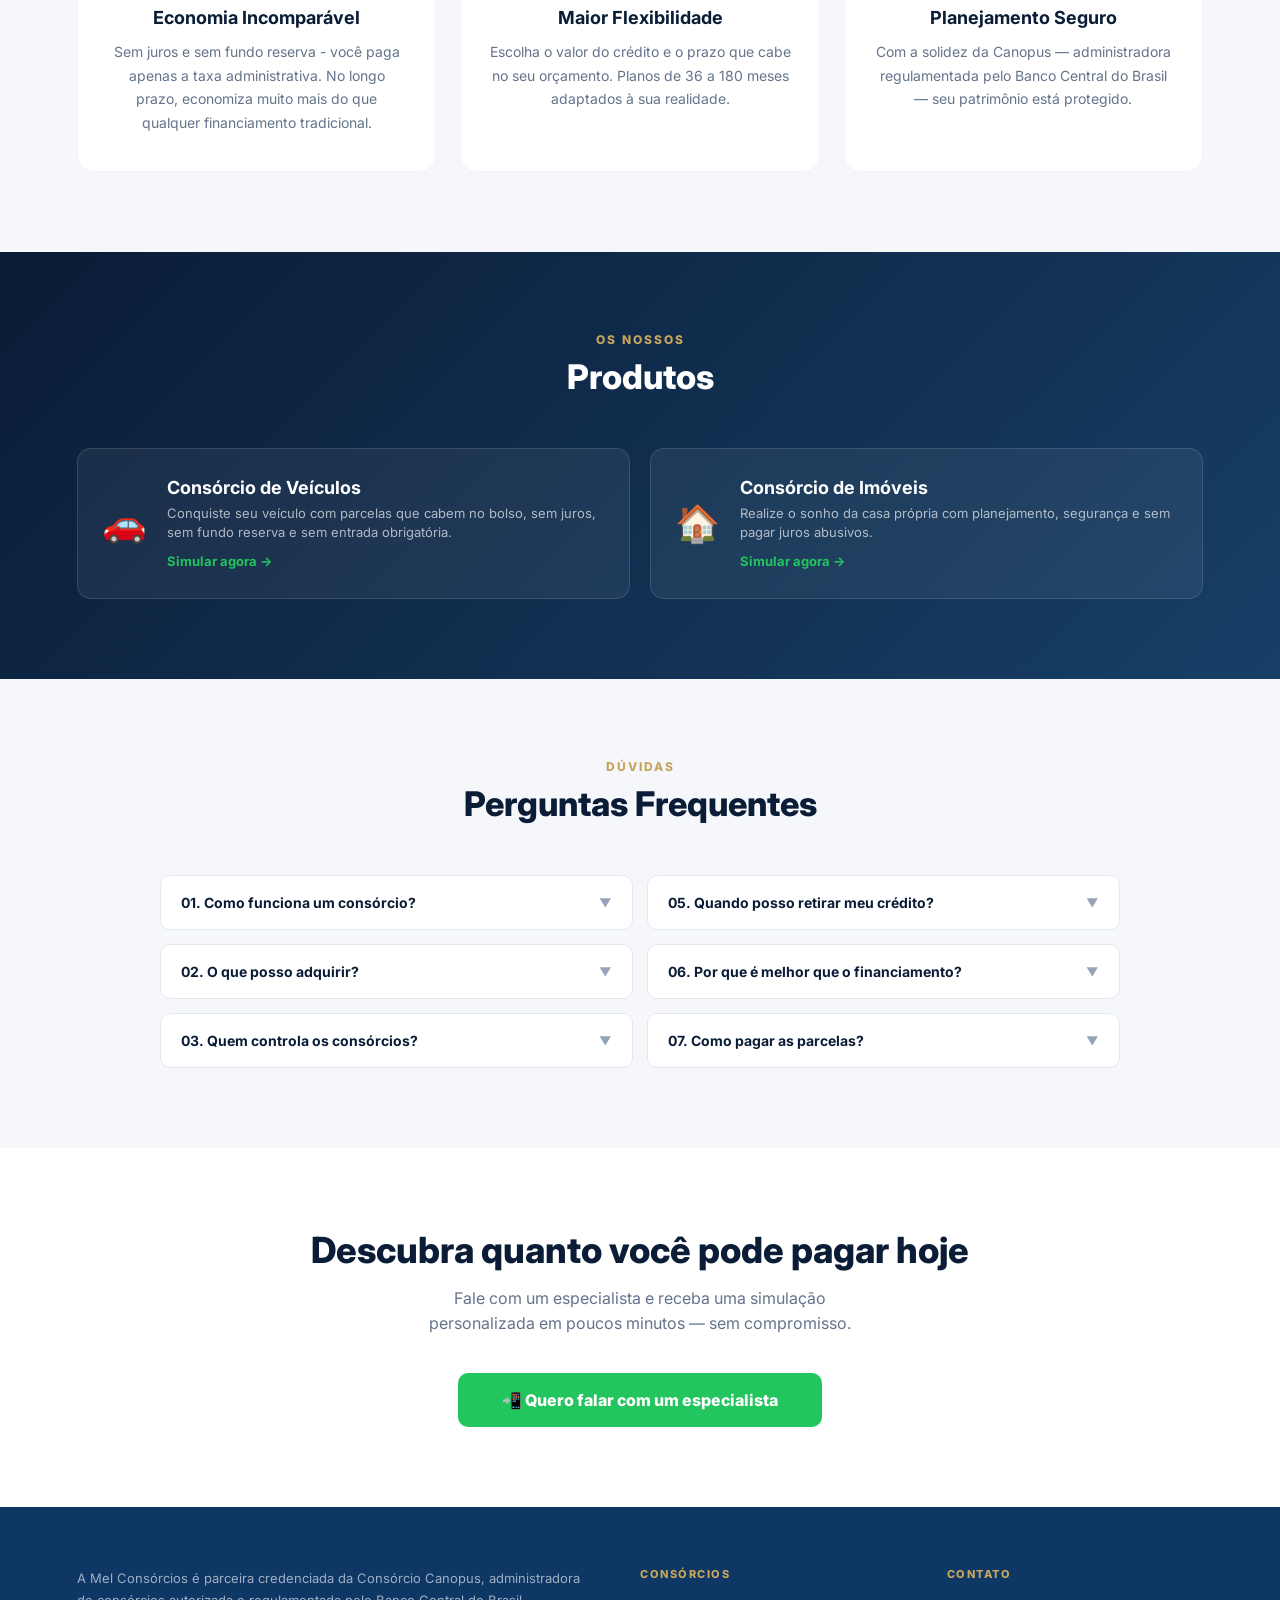
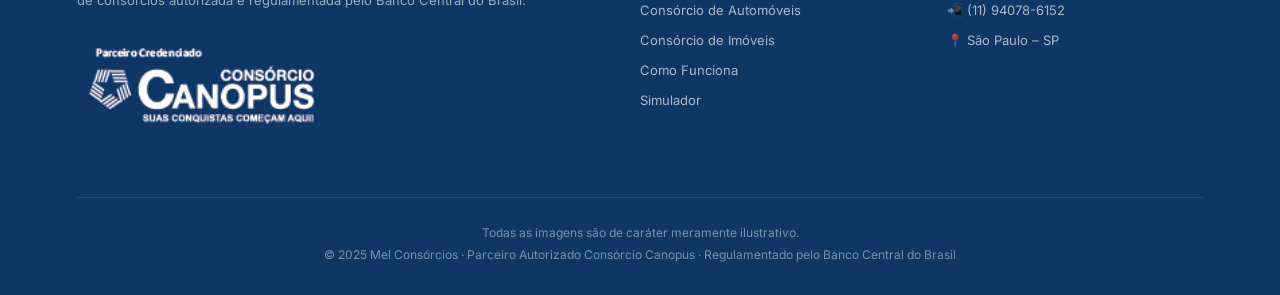
==== commit 0fefeeda: "Update backup.html" ====
--- a/backup.html
+++ b/backup.html
@@ -310,7 +310,7 @@
         }
 
         .parceria img {
-            height: 52px;
+            height: px;
             object-fit: contain;
         }
 
@@ -583,7 +583,7 @@
 
         /* ===== FOOTER ===== */
         footer {
-            background: #0a1c36;
+            background: #0e3766;
             color: #fff;
             padding: 60px 6% 30px;
         }
@@ -730,7 +730,7 @@
     <!-- HEADER -->
     <header>
         <img src="mel.png">
-        <a href="https://wa.me/5511940786152" target="_blank" class="header-btn">
+        <a href="https://w.app/sitemelconsorcios" target="_blank" class="header-btn">
             📲 Fale no WhatsApp
         </a>
     </header>
@@ -794,7 +794,7 @@
     <section class="parceria">
         <p>Empresa autorizada e regulamentada</p>
         <div class="parceria-line"></div>
-        <img src="canopus.png">
+        <img src="logo-canopus.png">
     </section>
 
     <!-- NÚMEROS -->
@@ -933,7 +933,7 @@
     <section class="cta-final">
         <h2>Descubra quanto você pode pagar hoje</h2>
         <p>Fale com um especialista e receba uma simulação personalizada em poucos minutos — sem compromisso.</p>
-        <a href="https://wa.me/5511940786152" target="_blank">📲 Quero falar com um especialista</a>
+        <a href="https://w.app/sitemelconsorcios" target="_blank">📲 Quero falar com um especialista</a>
 
     </section>
 
@@ -944,7 +944,7 @@
 
                 <p class="footer-desc">A Mel Consórcios é parceira credenciada da Consórcio Canopus, administradora de
                     consórcios autorizada e regulamentada pelo Banco Central do Brasil.</p>
-                <img src="canopus.png">
+                <img src="canopus.png" width="250px">
 
             </div>
             <div>
@@ -959,8 +959,7 @@
             <div>
                 <h4>Contato</h4>
                 <ul>
-                    <li><a href="https://wa.me/5511940786152">📲 (11) 94078-6152</a></li>
-                    <li><a href="#">📧 consorcios.mel@gmail.com</a></li>
+                    <li><a href="https://w.app/sitemelconsorcios">📲 (11) 94078-6152</a></li>
                     <li><a href="#">📍 São Paulo – SP</a></li>
                 </ul>
             </div>
@@ -973,7 +972,7 @@
     </footer>
 
     <!-- WHATSAPP FLUTUANTE -->
-    <a href="https://wa.me/5511940786152" target="_blank" class="whats-float">💬</a>
+    <a href="https://w.app/sitemelconsorcios" target="_blank" class="whats-float">💬</a>
 
     <script>
         const STATE = { produto: 'AUTOMOVEL', modo: 'credito', valor: 50000 };
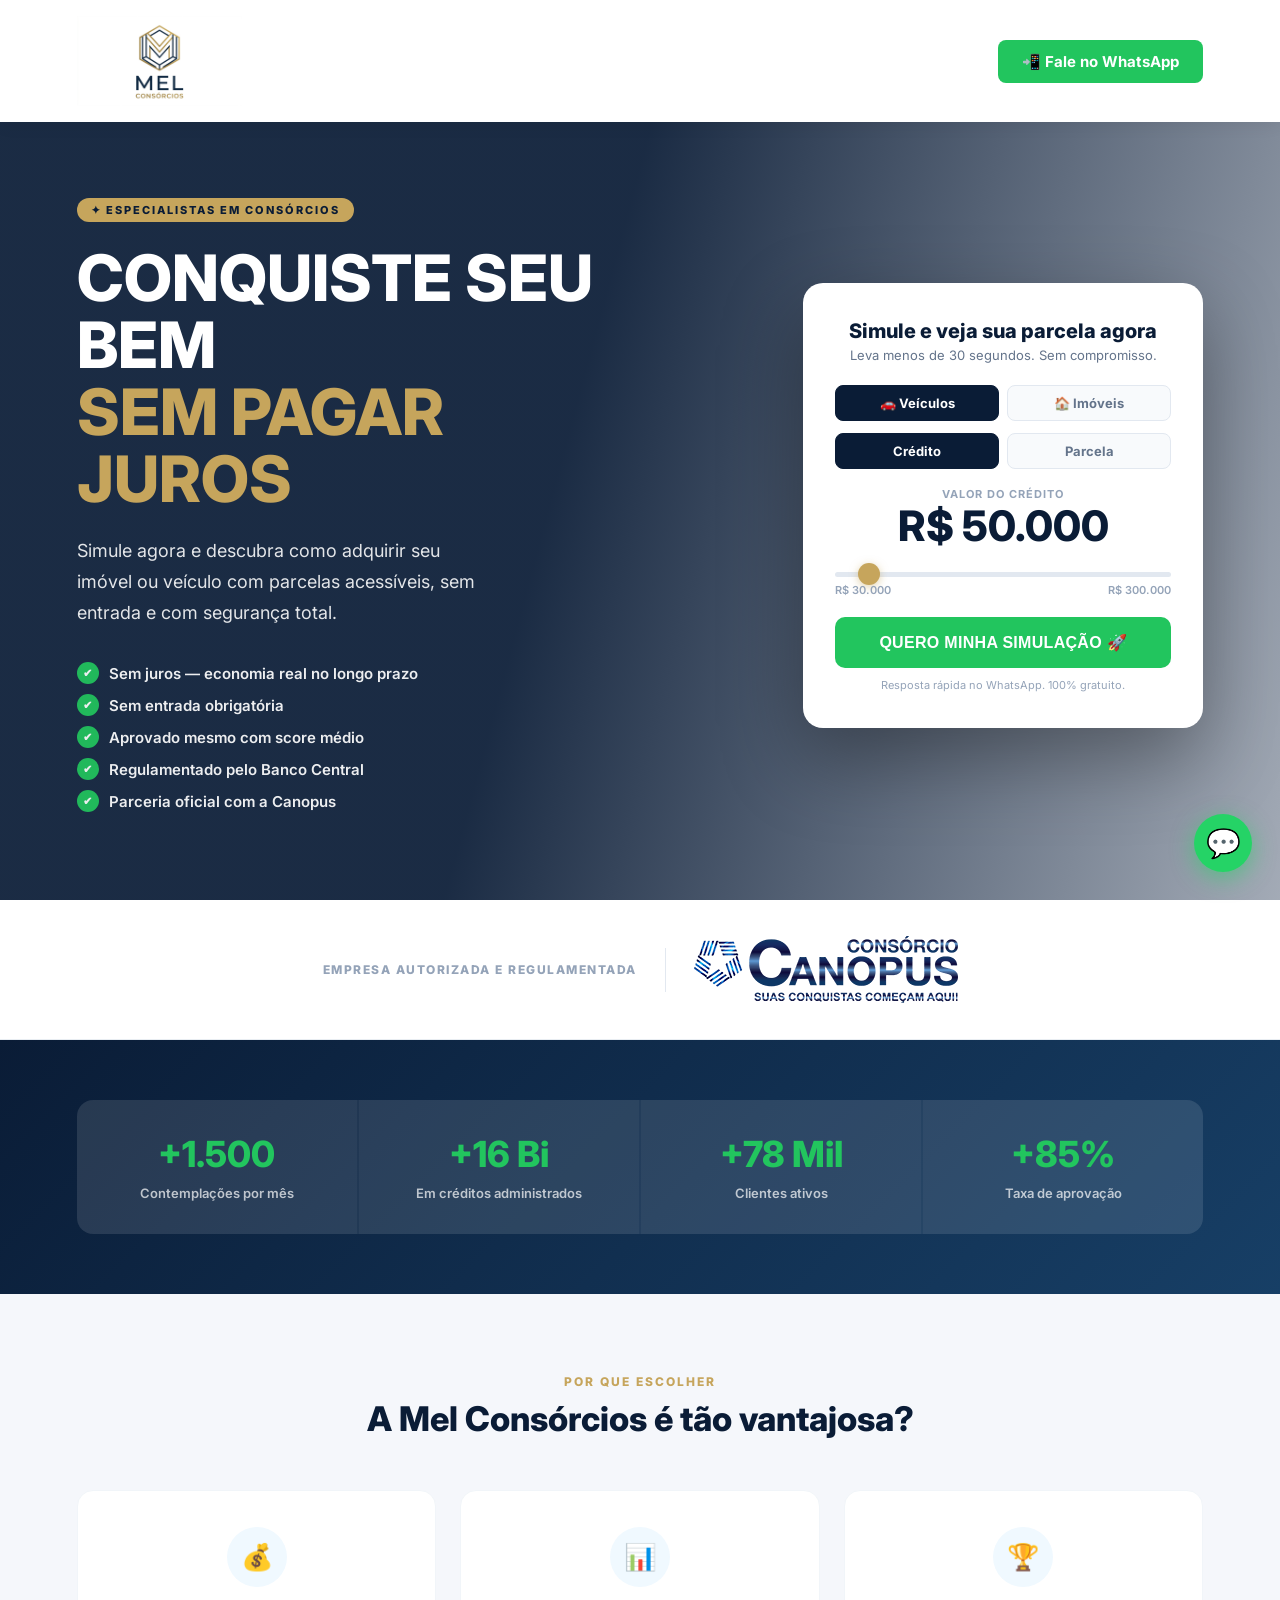
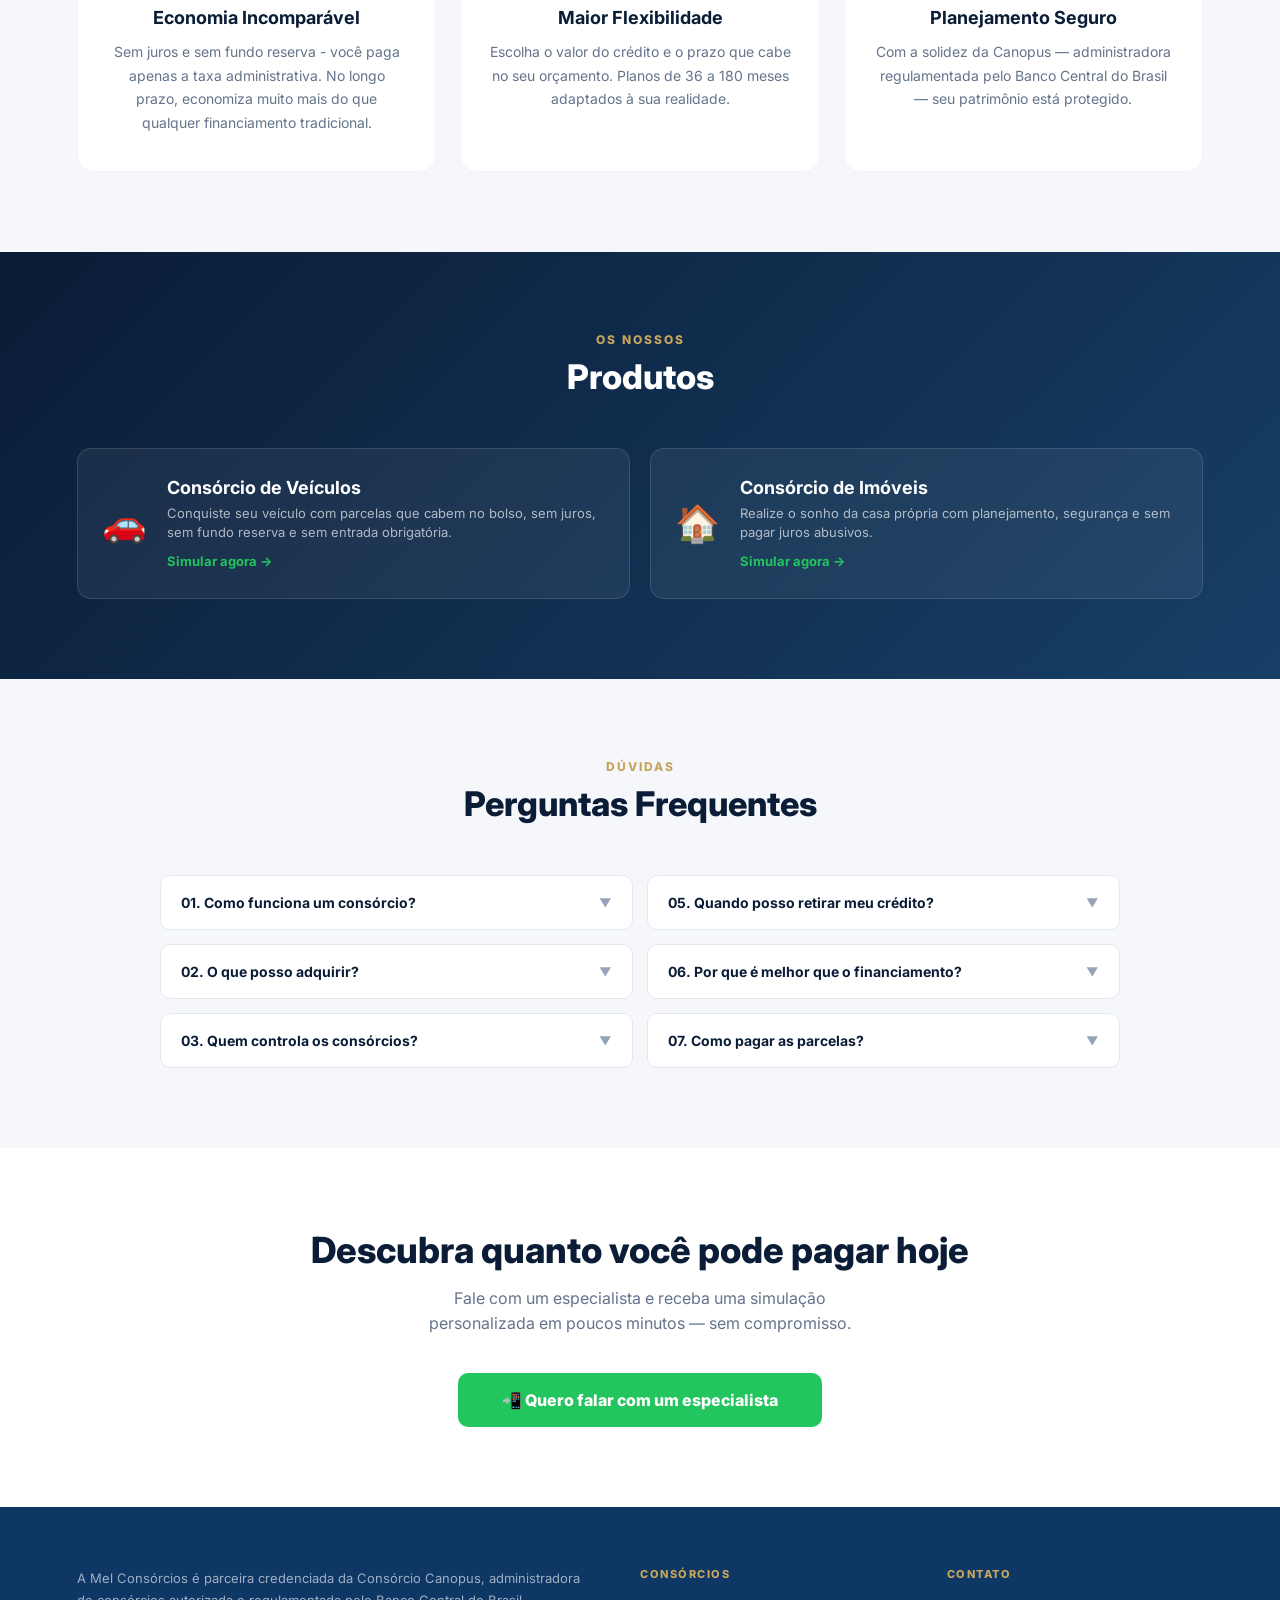
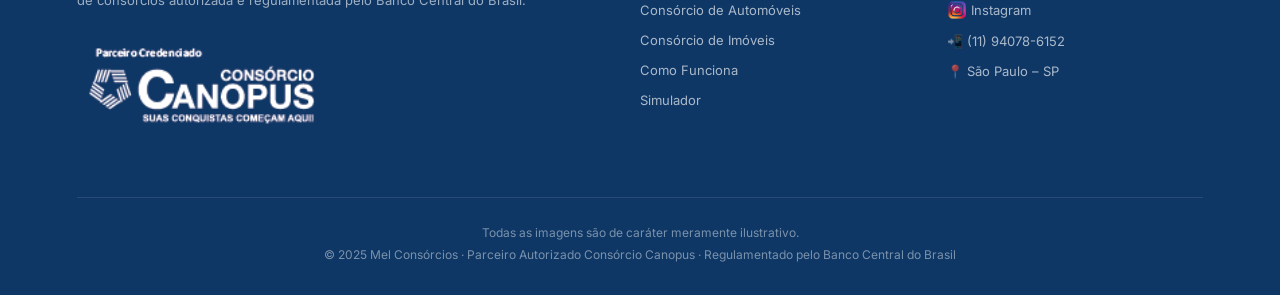
==== commit fa211001: "Update backup.html" ====
--- a/backup.html
+++ b/backup.html
@@ -65,7 +65,6 @@
         .hero {
             min-height: 100vh;
             padding-top: 110px;
-            padding-top: 60px;
             background: url('https://images.unsplash.com/photo-1560518883-ce09059eeffa?auto=format&fit=crop&w=1920&q=80') center/cover no-repeat;
             position: relative;
             display: flex;
@@ -679,7 +678,7 @@
             .hero {
                 flex-direction: column;
                 align-items: flex-start;
-                padding-top: 100px;
+                padding-top: 140px;
                 padding-bottom: 50px;
             }
 
@@ -959,6 +958,7 @@
             <div>
                 <h4>Contato</h4>
                 <ul>
+                    <li><img src="logo-instagram.png" width="20px" align="center"> <a href="https://www.instagram.com/melconsorcios.sp">Instagram</a></li>
                     <li><a href="https://w.app/sitemelconsorcios">📲 (11) 94078-6152</a></li>
                     <li><a href="#">📍 São Paulo – SP</a></li>
                 </ul>
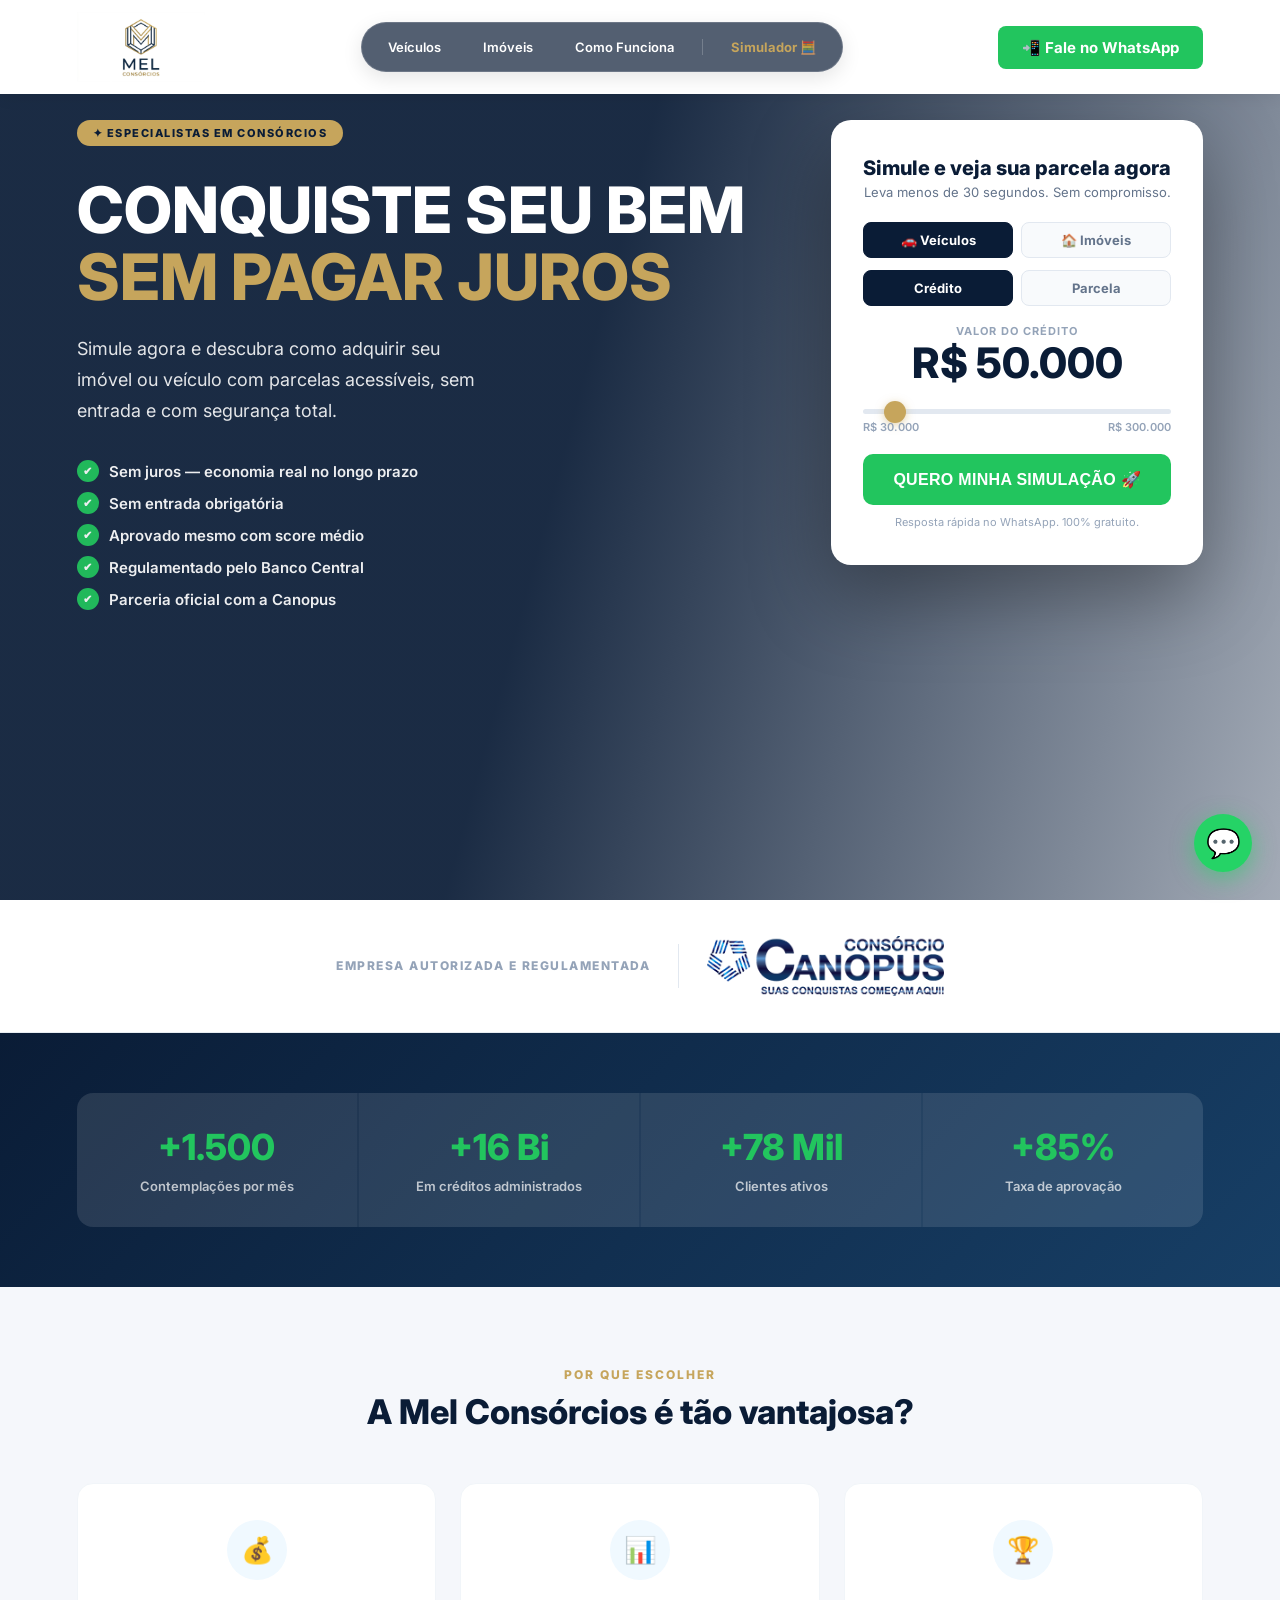
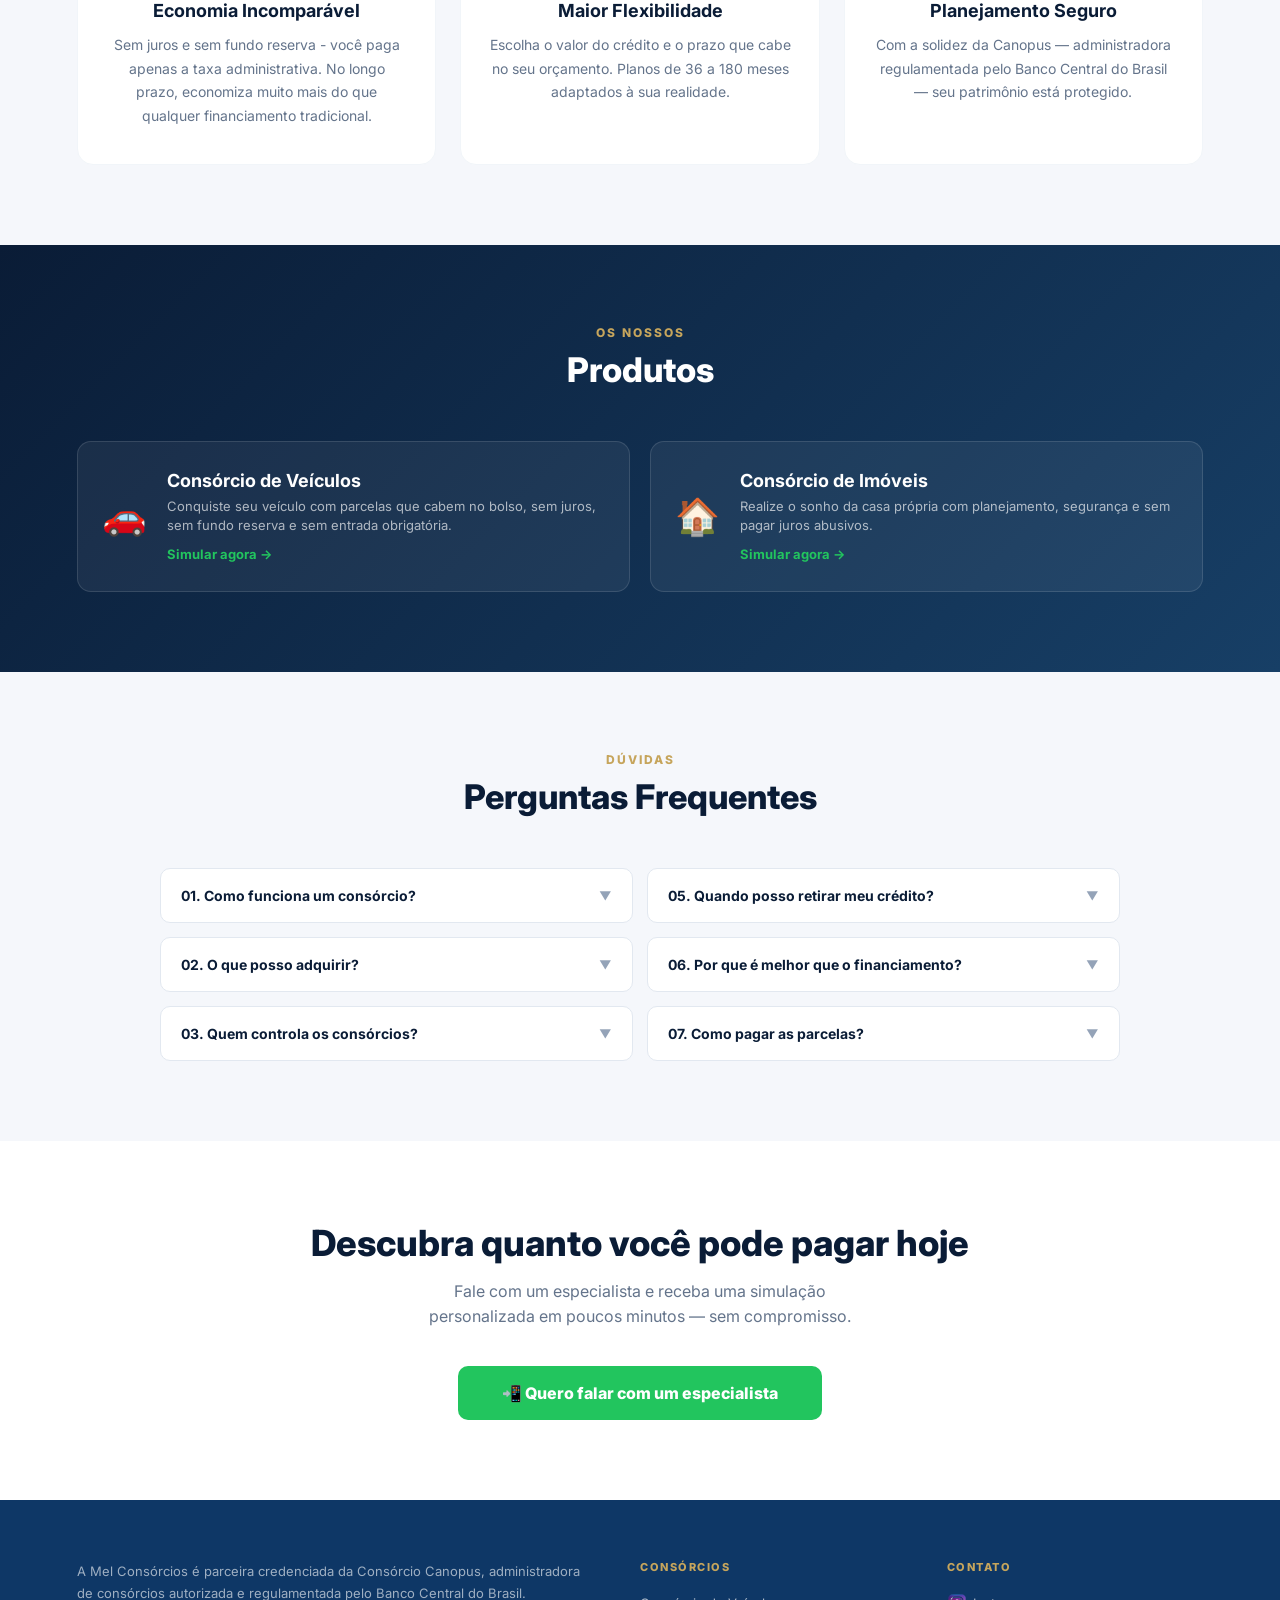
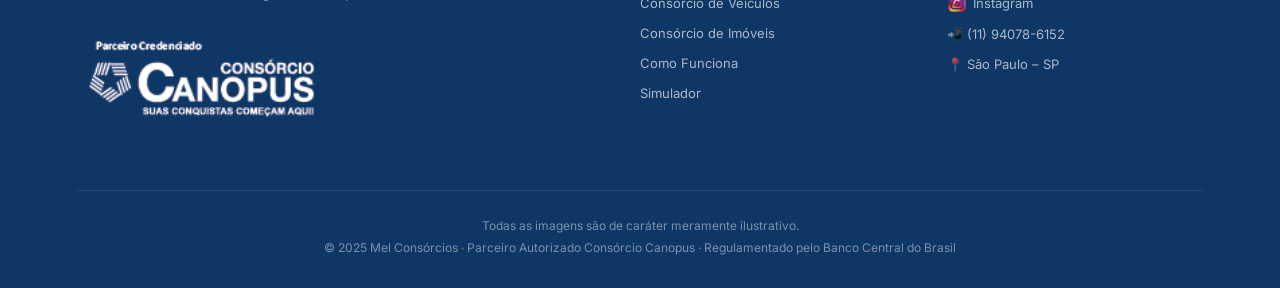
==== commit ebe1299a: "Update backup.html" ====
--- a/backup.html
+++ b/backup.html
@@ -7,6 +7,7 @@
     <title>Mel Consórcios</title>
     <link href="https://fonts.googleapis.com/css2?family=Inter:wght@400;600;700;800&display=swap" rel="stylesheet">
     <style>
+        /* ===== RESET GERAL ===== */
         *,
         *::before,
         *::after {
@@ -15,13 +16,16 @@
             box-sizing: border-box;
         }
 
+        html,
         body {
             font-family: 'Inter', sans-serif;
             background: #f5f7fb;
             color: #1e293b;
-        }
-
-        /* ===== HEADER ===== */
+            overflow-x: hidden;
+            width: 100%;
+        }
+
+        /* ===== HEADER DESKTOP ===== */
         header {
             position: fixed;
             top: 0;
@@ -33,18 +37,70 @@
             display: flex;
             align-items: center;
             justify-content: space-between;
-            padding: 16px 6%;
+            padding: 12px 6%;
         }
 
         header img {
-            height: 90px;
+            height: 70px;
             width: auto;
             display: block;
         }
 
+        /* Menu Premium Glassmorphism */
+        #menu-desktop {
+            display: flex;
+            align-items: center;
+            gap: 6px;
+            background: rgba(10, 28, 54, 0.7);
+            backdrop-filter: blur(12px);
+            -webkit-backdrop-filter: blur(12px);
+            border: 1px solid rgba(255, 255, 255, 0.15);
+            padding: 6px 8px;
+            border-radius: 100px;
+            box-shadow: 0 6px 20px rgba(0, 0, 0, 0.1);
+        }
+
+        .menu-link {
+            color: #fff;
+            text-decoration: none;
+            font-size: 13px;
+            font-weight: 600;
+            padding: 10px 18px;
+            border-radius: 100px;
+            transition: all 0.3s;
+        }
+
+        .menu-link:hover {
+            background: rgba(255, 255, 255, 0.15);
+            color: #c6a55c;
+        }
+
+        .menu-divisor {
+            width: 1px;
+            height: 16px;
+            background: rgba(255, 255, 255, 0.2);
+            margin: 0 4px;
+        }
+
+        .menu-link-destaque {
+            color: #c6a55c;
+            text-decoration: none;
+            font-size: 13px;
+            font-weight: 700;
+            padding: 10px 18px;
+            border-radius: 100px;
+            transition: all 0.3s;
+        }
+
+        .menu-link-destaque:hover {
+            background: rgba(198, 165, 92, 0.15);
+        }
+
+        /* Botão WhatsApp Header */
         .header-btn {
-            display: inline-flex;
+            display: flex;
             align-items: center;
+            justify-content: center;
             gap: 8px;
             background: #22c55e;
             color: #fff;
@@ -54,6 +110,7 @@
             border-radius: 8px;
             text-decoration: none;
             transition: background .2s, transform .2s;
+            white-space: nowrap;
         }
 
         .header-btn:hover {
@@ -61,14 +118,59 @@
             transform: translateY(-1px);
         }
 
+        #whats-icon {
+            display: none;
+        }
+
+        /* Ícone Hamburguer Escondido no PC */
+        #hamburger {
+            display: none;
+            cursor: pointer;
+            font-size: 28px;
+            color: #0a1c36;
+            z-index: 101;
+        }
+
+        /* ===== MENU MOBILE LATERAL (escondido por padrão) ===== */
+        #menu-mobile {
+            position: fixed;
+            top: 0;
+            right: -100%;
+            width: 280px;
+            height: 100vh;
+            background: linear-gradient(135deg, #0a1c36, #173f66);
+            padding: 30px 20px;
+            transition: right 0.3s ease;
+            z-index: 9999;
+            box-shadow: -10px 0 30px rgba(0, 0, 0, 0.3);
+        }
+
+        .menu-mob-link {
+            display: block;
+            color: #fff;
+            text-decoration: none;
+            margin-bottom: 20px;
+            font-size: 16px;
+        }
+
+        .menu-mob-destaque {
+            display: block;
+            color: #c6a55c;
+            text-decoration: none;
+            font-weight: 700;
+            font-size: 16px;
+            margin-top: 10px;
+        }
+
         /* ===== HERO ===== */
         .hero {
             min-height: 100vh;
-            padding-top: 110px;
+            padding-top: 120px;
+            padding-bottom: 80px;
             background: url('https://images.unsplash.com/photo-1560518883-ce09059eeffa?auto=format&fit=crop&w=1920&q=80') center/cover no-repeat;
             position: relative;
             display: flex;
-            align-items: center;
+            align-items: flex-start;
             padding-left: 6%;
             padding-right: 6%;
             justify-content: space-between;
@@ -84,8 +186,7 @@
             position: relative;
             z-index: 2;
             color: #fff;
-            max-width: 580px;
-            flex: 1;
+            width: 100%;
         }
 
         .hero-tag {
@@ -94,11 +195,11 @@
             color: #0a1c36;
             font-size: 11px;
             font-weight: 800;
-            letter-spacing: 2px;
+            letter-spacing: 1.5px;
             text-transform: uppercase;
-            padding: 5px 14px;
+            padding: 6px 16px;
             border-radius: 20px;
-            margin-bottom: 22px;
+            margin-bottom: 30px;
         }
 
         .hero-left h1 {
@@ -162,7 +263,9 @@
             background: #fff;
             border-radius: 20px;
             padding: 36px 32px;
-            width: 400px;
+            width: 100%;
+            /* Ocupa o espaço que tiver disponível... */
+            max-width: 400px;
             box-shadow: 0 30px 80px rgba(0, 0, 0, 0.35);
         }
 
@@ -309,7 +412,8 @@
         }
 
         .parceria img {
-            height: px;
+            height: auto;
+            max-height: 60px;
             object-fit: contain;
         }
 
@@ -673,52 +777,596 @@
             transform: scale(1.1);
         }
 
-        /* ===== RESPONSIVE ===== */
+        /* ===== NUMEROS CARROSSEL (mobile) ===== */
+        .numeros-carousel-wrap {
+            display: none;
+            /* escondido no desktop */
+        }
+
+        /* ===== RESPONSIVIDADE ===== */
         @media (max-width: 980px) {
+
+            /* --- HEADER --- */
+            header {
+                padding: 10px 5%;
+                position: fixed;
+                display: flex;
+                align-items: center;
+                justify-content: space-between;
+            }
+
+            #menu-desktop {
+                display: none !important;
+            }
+
+            #hamburger {
+                display: flex !important;
+                align-items: center;
+                justify-content: center;
+                font-size: 26px;
+                cursor: pointer;
+                color: #0a1c36;
+                z-index: 101;
+                position: static;
+                transform: none;
+            }
+
+            /* Botão whats vira círculo */
+            #header-whats {
+                width: 44px;
+                height: 44px;
+                padding: 0;
+                border-radius: 50%;
+            }
+
+            #whats-text {
+                display: none;
+            }
+
+            #whats-icon {
+                display: block;
+                font-size: 22px;
+            }
+
             .hero {
                 flex-direction: column;
-                align-items: flex-start;
-                padding-top: 140px;
-                padding-bottom: 50px;
+                /* Transforma as colunas em linhas (empilha) */
+                align-items: center;
+                /* Centraliza os elementos */
+                gap: 40px;
+                /* Dá um espaço entre o texto e o simulador */
+                text-align: center;
+                /* Opcional: centraliza o texto do lado esquerdo */
+            }
+
+            .hero-left,
+            .hero-right {
+                width: 100%;
+                /* Faz ambos ocuparem a tela toda antes de descerem */
+            }
+
+            /* ===== HERO ===== */
+            .hero {
+                min-height: 100vh;
+                padding-top: 110px;
+                padding-top: 60px;
+                background: url('https://images.unsplash.com/photo-1560518883-ce09059eeffa?auto=format&fit=crop&w=1920&q=80') center/cover no-repeat;
+                position: relative;
+                display: flex;
+                align-items: center;
+                padding-left: 6%;
+                padding-right: 6%;
+                justify-content: space-between;
+            }
+
+            .hero-overlay {
+                position: absolute;
+                inset: 0;
+                background: linear-gradient(105deg, rgba(10, 28, 54, 0.93) 45%, rgba(10, 28, 54, 0.35) 100%);
+            }
+
+            .hero-left {
+                position: relative;
+                z-index: 2;
+                color: #fff;
+                max-width: 580px;
+                flex: 1;
+            }
+
+            .hero-tag {
+                display: inline-block;
+                background: #c6a55c;
+                color: #0a1c36;
+                font-size: 11px;
+                font-weight: 800;
+                letter-spacing: 2px;
+                text-transform: uppercase;
+                padding: 5px 14px;
+                border-radius: 20px;
+                margin-bottom: 22px;
             }
 
             .hero-left h1 {
-                font-size: 38px;
-            }
-
+                font-size: 64px;
+                font-weight: 800;
+                line-height: 1.05;
+                margin-bottom: 24px;
+                text-transform: uppercase;
+            }
+
+            .hero-left h1 span {
+                color: #c6a55c;
+            }
+
+            .hero-left p {
+                font-size: 18px;
+                line-height: 1.7;
+                opacity: .88;
+                margin-bottom: 34px;
+                max-width: 420px;
+            }
+
+            .hero-checks {
+                display: flex;
+                flex-direction: column;
+                gap: 10px;
+            }
+
+            .hero-checks span {
+                display: flex;
+                align-items: center;
+                gap: 10px;
+                font-size: 15px;
+                font-weight: 600;
+                opacity: .92;
+            }
+
+            .hero-checks span::before {
+                content: '✔';
+                background: #22c55e;
+                color: #fff;
+                width: 22px;
+                height: 22px;
+                border-radius: 50%;
+                display: flex;
+                align-items: center;
+                justify-content: center;
+                font-size: 11px;
+                flex-shrink: 0;
+            }
+
+            /* ===== SIMULADOR ===== */
             .hero-right {
-                margin-left: 0;
-                margin-top: 36px;
+                position: relative;
+                z-index: 2;
+                flex-shrink: 0;
+                margin-left: 80px;
+            }
+
+            .simulador {
+                background: #fff;
+                border-radius: 20px;
+                padding: 36px 32px;
+                width: 400px;
+                box-shadow: 0 30px 80px rgba(0, 0, 0, 0.35);
+            }
+
+            .sim-title {
+                font-size: 20px;
+                font-weight: 800;
+                color: #0a1c36;
+                text-align: center;
+                margin-bottom: 4px;
+            }
+
+            .sim-sub {
+                font-size: 13px;
+                color: #64748b;
+                text-align: center;
+                margin-bottom: 22px;
+            }
+
+            .pill-group {
+                display: flex;
+                gap: 8px;
+                margin-bottom: 12px;
+            }
+
+            .pill {
+                flex: 1;
+                padding: 9px 6px;
+                border-radius: 8px;
+                border: 1.5px solid #e2e8f0;
+                background: #f8fafc;
+                font-size: 13px;
+                font-weight: 700;
+                color: #64748b;
+                text-align: center;
+                cursor: pointer;
+                transition: all .18s;
+                user-select: none;
+            }
+
+            .pill.active {
+                background: #0a1c36;
+                color: #fff;
+                border-color: #0a1c36;
+            }
+
+            .sim-label {
+                font-size: 11px;
+                font-weight: 700;
+                color: #94a3b8;
+                text-transform: uppercase;
+                letter-spacing: 1px;
+                text-align: center;
+                margin-top: 18px;
+                margin-bottom: 4px;
+            }
+
+            .sim-valor {
+                font-size: 46px;
+                font-weight: 800;
+                color: #0a1c36;
+                text-align: center;
+                margin-bottom: 14px;
+                line-height: 1;
+            }
+
+            input[type=range] {
+                appearance: none;
                 width: 100%;
-            }
-
-            .simulador {
+                height: 5px;
+                background: #e2e8f0;
+                border-radius: 3px;
+                outline: none;
+                margin-bottom: 6px;
+            }
+
+            input[type=range]::-webkit-slider-thumb {
+                -webkit-appearance: none;
+                width: 22px;
+                height: 22px;
+                border-radius: 50%;
+                background: #c6a55c;
+                cursor: pointer;
+                box-shadow: 0 2px 8px rgba(198, 165, 92, .5);
+            }
+
+            .range-minmax {
+                display: flex;
+                justify-content: space-between;
+                font-size: 11px;
+                color: #94a3b8;
+                font-weight: 600;
+                margin-bottom: 20px;
+            }
+
+            .sim-cta {
                 width: 100%;
+                background: #22c55e;
+                color: #fff;
+                font-size: 16px;
+                font-weight: 800;
+                padding: 16px;
+                border: none;
+                border-radius: 10px;
+                cursor: pointer;
+                transition: background .2s, transform .2s;
+                letter-spacing: .3px;
+            }
+
+            .sim-cta:hover {
+                background: #16a34a;
+                transform: translateY(-2px);
+            }
+
+            .sim-disclaimer {
+                font-size: 11px;
+                color: #94a3b8;
+                text-align: center;
+                margin-top: 10px;
+            }
+
+            /* ===== PARCERIA ===== */
+            .parceria {
+                background: #fff;
+                padding: 36px 6%;
+                display: flex;
+                align-items: center;
+                justify-content: center;
+                gap: 28px;
+                border-bottom: 1px solid #e8edf2;
+            }
+
+            .parceria p {
+                font-size: 12px;
+                font-weight: 800;
+                text-transform: uppercase;
+                letter-spacing: 1.5px;
+                color: #94a3b8;
+            }
+
+            .parceria-line {
+                width: 1px;
+                height: 44px;
+                background: #e2e8f0;
+            }
+
+            .parceria img {
+                height: 52px;
+                object-fit: contain;
+            }
+
+            /* ===== NÚMEROS ===== */
+            .numeros {
+                background: linear-gradient(135deg, #0a1c36 0%, #173f66 100%);
+                padding: 60px 6%;
             }
 
             .numeros-grid {
+                display: grid;
+                grid-template-columns: repeat(4, 1fr);
+                gap: 2px;
+                background: rgba(255, 255, 255, 0.08);
+                border-radius: 16px;
+                overflow: hidden;
+            }
+
+            .numero-item {
+                background: rgba(255, 255, 255, 0.04);
+                padding: 32px 20px;
+                text-align: center;
+            }
+
+            .numero-item strong {
+                display: block;
+                font-size: 36px;
+                font-weight: 800;
+                color: #22c55e;
+                margin-bottom: 6px;
+            }
+
+            .numero-item span {
+                font-size: 13px;
+                color: rgba(255, 255, 255, 0.7);
+                font-weight: 600;
+            }
+
+            /* ===== VANTAGENS ===== */
+            .vantagens {
+                padding: 80px 6%;
+                background: #f5f7fb;
+            }
+
+            .section-eyebrow {
+                text-align: center;
+                font-size: 12px;
+                font-weight: 800;
+                text-transform: uppercase;
+                letter-spacing: 2px;
+                color: #c6a55c;
+                margin-bottom: 10px;
+            }
+
+            .section-heading {
+                text-align: center;
+                font-size: 34px;
+                font-weight: 800;
+                color: #0a1c36;
+                margin-bottom: 50px;
+                line-height: 1.2;
+            }
+
+            .cards-grid {
+                display: grid;
+                grid-template-columns: repeat(3, 1fr);
+                gap: 24px;
+            }
+
+            .card {
+                background: #fff;
+                border-radius: 16px;
+                padding: 36px 28px;
+                text-align: center;
+                border: 1px solid #f1f5f9;
+                transition: transform .25s, box-shadow .25s;
+            }
+
+            .card:hover {
+                transform: translateY(-6px);
+                box-shadow: 0 16px 40px rgba(0, 0, 0, 0.08);
+            }
+
+            .card-icon {
+                width: 60px;
+                height: 60px;
+                background: #f0f9ff;
+                border-radius: 50%;
+                display: flex;
+                align-items: center;
+                justify-content: center;
+                margin: 0 auto 20px;
+                font-size: 26px;
+            }
+
+            .card h3 {
+                font-size: 18px;
+                font-weight: 700;
+                color: #0a1c36;
+                margin-bottom: 12px;
+            }
+
+            .card p {
+                font-size: 14px;
+                color: #64748b;
+                line-height: 1.7;
+            }
+
+            /* ===== PRODUTOS ===== */
+            .produtos {
+                padding: 80px 6%;
+                background: linear-gradient(135deg, #0a1c36 0%, #173f66 100%);
+            }
+
+            .produtos .section-heading {
+                color: #fff;
+            }
+
+            .produtos-grid {
+                display: grid;
                 grid-template-columns: repeat(2, 1fr);
-            }
-
-            .cards-grid {
-                grid-template-columns: 1fr;
-            }
-
-            .produtos-grid {
-                grid-template-columns: 1fr;
+                gap: 20px;
+            }
+
+            .produto-card {
+                background: rgba(255, 255, 255, 0.06);
+                border: 1px solid rgba(255, 255, 255, 0.12);
+                border-radius: 14px;
+                padding: 28px 24px;
+                display: flex;
+                align-items: center;
+                gap: 20px;
+                transition: background .2s;
+                cursor: pointer;
+            }
+
+            .produto-card:hover {
+                background: rgba(255, 255, 255, 0.1);
+            }
+
+            .produto-icon {
+                font-size: 36px;
+                flex-shrink: 0;
+            }
+
+            .produto-card h3 {
+                font-size: 18px;
+                font-weight: 700;
+                color: #fff;
+                margin-bottom: 6px;
+            }
+
+            .produto-card p {
+                font-size: 13px;
+                color: rgba(255, 255, 255, 0.65);
+                line-height: 1.5;
+            }
+
+            .produto-card a {
+                display: inline-block;
+                margin-top: 10px;
+                font-size: 13px;
+                font-weight: 700;
+                color: #22c55e;
+                text-decoration: none;
+            }
+
+            /* ===== FAQ ===== */
+            .faq {
+                padding: 80px 6%;
+                background: #f5f7fb;
             }
 
             .faq-grid {
-                grid-template-columns: 1fr;
-            }
-
-            .footer-top {
-                grid-template-columns: 1fr;
-                gap: 30px;
-            }
-
-            .parceria {
-                flex-direction: column;
+                display: grid;
+                grid-template-columns: 1fr 1fr;
+                gap: 14px;
+                max-width: 960px;
+                margin: 0 auto;
+            }
+
+            .faq-item {
+                background: #fff;
+                border: 1px solid #e2e8f0;
+                border-radius: 10px;
+                overflow: hidden;
+            }
+
+            .faq-q {
+                display: flex;
+                justify-content: space-between;
+                align-items: center;
+                padding: 18px 20px;
+                font-size: 14px;
+                font-weight: 700;
+                color: #0a1c36;
+                cursor: pointer;
+                user-select: none;
+                gap: 12px;
+            }
+
+            .faq-arrow {
+                font-size: 12px;
+                color: #94a3b8;
+                transition: transform .25s;
+                flex-shrink: 0;
+            }
+
+            .faq-item.open .faq-arrow {
+                transform: rotate(180deg);
+            }
+
+            .faq-a {
+                max-height: 0;
+                overflow: hidden;
+                transition: max-height .3s ease;
+                font-size: 13px;
+                color: #64748b;
+                line-height: 1.7;
+            }
+
+            .faq-a-inner {
+                padding: 0 20px 18px;
+            }
+
+            .faq-item.open .faq-a {
+                max-height: 180px;
+            }
+
+            /* ===== CTA FINAL ===== */
+            .cta-final {
+                background: #fff;
+                padding: 80px 6%;
+                text-align: center;
+            }
+
+            .cta-final h2 {
+                font-size: 36px;
+                font-weight: 800;
+                color: #0a1c36;
+                margin-bottom: 14px;
+            }
+
+            .cta-final p {
+                font-size: 16px;
+                color: #64748b;
+                max-width: 480px;
+                margin: 0 auto 36px;
+                line-height: 1.6;
+            }
+
+            .cta-final a {
+                display: inline-flex;
+                align-items: center;
+                gap: 10px;
+                background: #22c55e;
+                color: #fff;
+                font-size: 16px;
+                font-weight: 800;
+                padding: 17px 44px;
+                border-radius: 10px;
+                text-decoration: none;
+                transition: background .2s, transform .2s;
+            }
+
+            .cta-final a:hover {
+                background: #16a34a;
+                transform: translateY(-2px);
+            }
+
+            footer {
+                padding: 40px 5% 24px;
             }
         }
     </style>
@@ -728,11 +1376,40 @@
 
     <!-- HEADER -->
     <header>
-        <img src="mel.png">
-        <a href="https://w.app/sitemelconsorcios" target="_blank" class="header-btn">
-            📲 Fale no WhatsApp
+        <a href="index.html">
+            <img src="mel.png" alt="Mel Consórcios">
+        </a>
+
+        <!-- MENU DESKTOP -->
+        <div id="menu-desktop">
+            <a href="consorcio-veiculos.html" class="menu-link">Veículos</a>
+            <a href="consorcio-imoveis.html" class="menu-link">Imóveis</a>
+            <a href="como-funciona.html" class="menu-link">Como Funciona</a>
+            <div class="menu-divisor"></div>
+            <a href="index.html" class="menu-link-destaque">Simulador 🧮</a>
+        </div>
+
+        <!-- HAMBURGUER MOBILE -->
+        <div id="hamburger" onclick="toggleMenu()">☰</div>
+
+        <!-- BOTÃO WHATSAPP -->
+        <a href="https://w.app/sitemelconsorcios" target="_blank" class="header-btn" id="header-whats">
+            <span id="whats-icon">💬</span>
+            <span id="whats-text">📲 Fale no WhatsApp</span>
         </a>
     </header>
+
+    <!-- MENU MOBILE ESCONDIDO -->
+    <div id="menu-mobile">
+        <div style="display:flex; justify-content:space-between; align-items:center; margin-bottom:40px;">
+            <strong style="color:#c6a55c; font-size:14px; letter-spacing:1px;">MENU</strong>
+            <span onclick="toggleMenu()" style="font-size:28px; cursor:pointer; color:#fff;">✖</span>
+        </div>
+        <a href="consorcio-veiculos.html" class="menu-mob-link">Consórcio de Veículos</a>
+        <a href="consorcio-imoveis.html" class="menu-mob-link">Consórcio de Imóveis</a>
+        <a href="como-funciona.html" class="menu-mob-link">Como Funciona</a>
+        <a href="index.html" class="menu-mob-destaque">Acessar Simulador →</a>
+    </div>
 
     <!-- HERO -->
     <section class="hero">
@@ -758,9 +1435,7 @@
         <div class="hero-right">
             <div class="simulador">
                 <p class="sim-title">Simule e veja sua parcela agora</p>
-
                 <p class="sim-sub">Leva menos de 30 segundos. Sem compromisso.</p>
-
 
                 <div class="pill-group" id="g-produto">
                     <div class="pill active" onclick="setProduto(this,'AUTOMOVEL')">🚗 Veículos</div>
@@ -773,7 +1448,7 @@
                 </div>
 
                 <p class="sim-label" id="sim-label">Valor do Crédito</p>
-                <div class="sim-valor" id="sim-valor">R$&nbsp;50.000</div>
+                <div class="sim-valor" id="sim-valor">R$ 50.000</div>
 
                 <input type="range" id="sim-range" min="30000" max="300000" step="1000" value="50000">
                 <div class="range-minmax">
@@ -782,9 +1457,7 @@
                 </div>
 
                 <button class="sim-cta" onclick="enviarWhats()">QUERO MINHA SIMULAÇÃO 🚀</button>
-
                 <p class="sim-disclaimer">Resposta rápida no WhatsApp. 100% gratuito.</p>
-
             </div>
         </div>
     </section>
@@ -793,11 +1466,13 @@
     <section class="parceria">
         <p>Empresa autorizada e regulamentada</p>
         <div class="parceria-line"></div>
-        <img src="logo-canopus.png">
+        <img src="logo-canopus.png" alt="Canopus Consórcios">
     </section>
 
     <!-- NÚMEROS -->
     <section class="numeros">
+
+        <!-- Grid desktop (4 colunas) -->
         <div class="numeros-grid">
             <div class="numero-item">
                 <strong>+1.500</strong>
@@ -816,6 +1491,35 @@
                 <span>Taxa de aprovação</span>
             </div>
         </div>
+
+        <!-- Carrossel mobile -->
+        <div class="numeros-carousel-wrap">
+            <div class="numeros-carousel-track" id="numCarousel">
+                <div class="numero-card-mob">
+                    <strong>+1.500</strong>
+                    <span>Contemplações por mês</span>
+                </div>
+                <div class="numero-card-mob">
+                    <strong>+16 Bi</strong>
+                    <span>Em créditos administrados</span>
+                </div>
+                <div class="numero-card-mob">
+                    <strong>+78 Mil</strong>
+                    <span>Clientes ativos</span>
+                </div>
+                <div class="numero-card-mob">
+                    <strong>+85%</strong>
+                    <span>Taxa de aprovação</span>
+                </div>
+            </div>
+            <div class="carousel-dots" id="numDots">
+                <span class="active" onclick="scrollToCard(0)"></span>
+                <span onclick="scrollToCard(1)"></span>
+                <span onclick="scrollToCard(2)"></span>
+                <span onclick="scrollToCard(3)"></span>
+            </div>
+        </div>
+
     </section>
 
     <!-- VANTAGENS -->
@@ -827,8 +1531,7 @@
                 <div class="card-icon">💰</div>
                 <h3>Economia Incomparável</h3>
                 <p>Sem juros e sem fundo reserva - você paga apenas a taxa administrativa. No longo prazo, economiza
-                    muito mais do que
-                    qualquer financiamento tradicional.</p>
+                    muito mais do que qualquer financiamento tradicional.</p>
             </div>
             <div class="card">
                 <div class="card-icon">📊</div>
@@ -859,7 +1562,7 @@
                     <a href="#">Simular agora →</a>
                 </div>
             </div>
-            <div class="produto-card" onclick="abrirSimulador('IMOVEIS')">
+            <div class="produto-card" onclick="abrirSimulador('IMOVEIS      ')">
                 <div class="produto-icon">🏠</div>
                 <div>
                     <h3>Consórcio de Imóveis</h3>
@@ -897,8 +1600,7 @@
                 </div>
                 <div class="faq-a">
                     <div class="faq-a-inner">Imóveis residenciais, comerciais, terrenos e veículos leves e pesados. A
-                        carta de
-                        crédito dá poder de compra à vista.</div>
+                        carta de crédito dá poder de compra à vista.</div>
                 </div>
             </div>
             <div class="faq-item">
@@ -922,7 +1624,7 @@
                         class="faq-arrow">▼</span></div>
                 <div class="faq-a">
                     <div class="faq-a-inner">As parcelas podem ser pagas via boleto bancário ou débito automático,
-                        conforme as opções disponibilizadas pela Canopus.</div>
+                        conforme as opções disponibilizadas pela Administradora.</div>
                 </div>
             </div>
         </div>
@@ -933,32 +1635,30 @@
         <h2>Descubra quanto você pode pagar hoje</h2>
         <p>Fale com um especialista e receba uma simulação personalizada em poucos minutos — sem compromisso.</p>
         <a href="https://w.app/sitemelconsorcios" target="_blank">📲 Quero falar com um especialista</a>
-
     </section>
 
     <!-- FOOTER -->
     <footer>
         <div class="footer-top">
             <div>
-
                 <p class="footer-desc">A Mel Consórcios é parceira credenciada da Consórcio Canopus, administradora de
                     consórcios autorizada e regulamentada pelo Banco Central do Brasil.</p>
-                <img src="canopus.png" width="250px">
-
+                <img src="canopus.png" width="250" alt="Canopus">
             </div>
             <div>
                 <h4>Consórcios</h4>
                 <ul>
-                    <li><a href="#">Consórcio de Automóveis</a></li>
-                    <li><a href="#">Consórcio de Imóveis</a></li>
-                    <li><a href="#">Como Funciona</a></li>
+                    <li><a href="consorcio-veiculos.html">Consórcio de Veículos</a></li>
+                    <li><a href="consorcio-imoveis.html">Consórcio de Imóveis</a></li>
+                    <li><a href="como-funciona.html">Como Funciona</a></li>
                     <li><a href="#">Simulador</a></li>
                 </ul>
             </div>
             <div>
                 <h4>Contato</h4>
                 <ul>
-                    <li><img src="logo-instagram.png" width="20px" align="center"> <a href="https://www.instagram.com/melconsorcios.sp">Instagram</a></li>
+                    <li><img src="logo-instagram.png" width="20" style="vertical-align:middle; margin-right:6px;"
+                            alt="Instagram"><a href="https://www.instagram.com/melconsorcios.sp">Instagram</a></li>
                     <li><a href="https://w.app/sitemelconsorcios">📲 (11) 94078-6152</a></li>
                     <li><a href="#">📍 São Paulo – SP</a></li>
                 </ul>
@@ -975,6 +1675,13 @@
     <a href="https://w.app/sitemelconsorcios" target="_blank" class="whats-float">💬</a>
 
     <script>
+        /* ===== MENU MOBILE ===== */
+        function toggleMenu() {
+            const menu = document.getElementById('menu-mobile');
+            menu.style.right = (menu.style.right === '0px') ? '-100%' : '0px';
+        }
+
+        /* ===== SIMULADOR ===== */
         const STATE = { produto: 'AUTOMOVEL', modo: 'credito', valor: 50000 };
         const rangeEl = document.getElementById('sim-range');
 
@@ -1009,14 +1716,7 @@
         }
 
         function updateUI() {
-            // Formatador atualizado sem casas decimais
-            const fmt = v => v.toLocaleString('pt-BR', {
-                style: 'currency',
-                currency: 'BRL',
-                minimumFractionDigits: 0,
-                maximumFractionDigits: 0
-            });
-
+            const fmt = v => v.toLocaleString('pt-BR', { style: 'currency', currency: 'BRL', minimumFractionDigits: 0, maximumFractionDigits: 0 });
             document.getElementById('sim-valor').innerText = fmt(STATE.valor);
             document.getElementById('r-min').innerText = fmt(parseInt(rangeEl.min));
             document.getElementById('r-max').innerText = fmt(parseInt(rangeEl.max));
@@ -1025,16 +1725,8 @@
         function enviarWhats() {
             const modo = STATE.modo === 'credito' ? 'crédito de' : 'parcelas de';
             const prod = STATE.produto === 'AUTOMOVEL' ? 'Veículos' : 'Imóveis';
-
-            // Formatador para o envio do WhatsApp também sem as casas decimais
-            const val = STATE.valor.toLocaleString('pt-BR', {
-                style: 'currency',
-                currency: 'BRL',
-                minimumFractionDigits: 0,
-                maximumFractionDigits: 0
-            });
-
-            const msg = `Olá! Vi o site da Mel Consórcios e quero simular.\n\nProduto: ${prod}\nQuero ${modo}: ${val}\n\nPode me ajudar?`;
+            const val = STATE.valor.toLocaleString('pt-BR', { style: 'currency', currency: 'BRL', minimumFractionDigits: 0, maximumFractionDigits: 0 });
+            const msg = `Olá! Vi o site da Mel Consórcios e quero simular.\\n\\nProduto: ${prod}\\nQuero ${modo}: ${val}\\n\\nPode me ajudar?`;
             window.open(`https://wa.me/5511940786152?text=${encodeURIComponent(msg)}`, '_blank');
         }
 
@@ -1046,6 +1738,35 @@
 
         function toggleFaq(el) { el.parentElement.classList.toggle('open'); }
 
+        /* ===== CARROSSEL NÚMEROS (mobile) ===== */
+        function scrollToCard(index) {
+            const track = document.getElementById('numCarousel');
+            const cards = track.querySelectorAll('.numero-card-mob');
+            if (cards[index]) {
+                track.scrollTo({ left: cards[index].offsetLeft - 16, behavior: 'smooth' });
+            }
+            updateDots(index);
+        }
+
+        function updateDots(activeIndex) {
+            document.querySelectorAll('#numDots span').forEach((dot, i) => {
+                dot.classList.toggle('active', i === activeIndex);
+            });
+        }
+
+        // Atualiza dot ao scrollar manualmente
+        document.getElementById('numCarousel').addEventListener('scroll', function () {
+            const track = this;
+            const cards = track.querySelectorAll('.numero-card-mob');
+            let closest = 0;
+            let minDist = Infinity;
+            cards.forEach((card, i) => {
+                const dist = Math.abs(card.offsetLeft - track.scrollLeft - 16);
+                if (dist < minDist) { minDist = dist; closest = i; }
+            });
+            updateDots(closest);
+        });
+
         updateUI();
     </script>
 </body>
